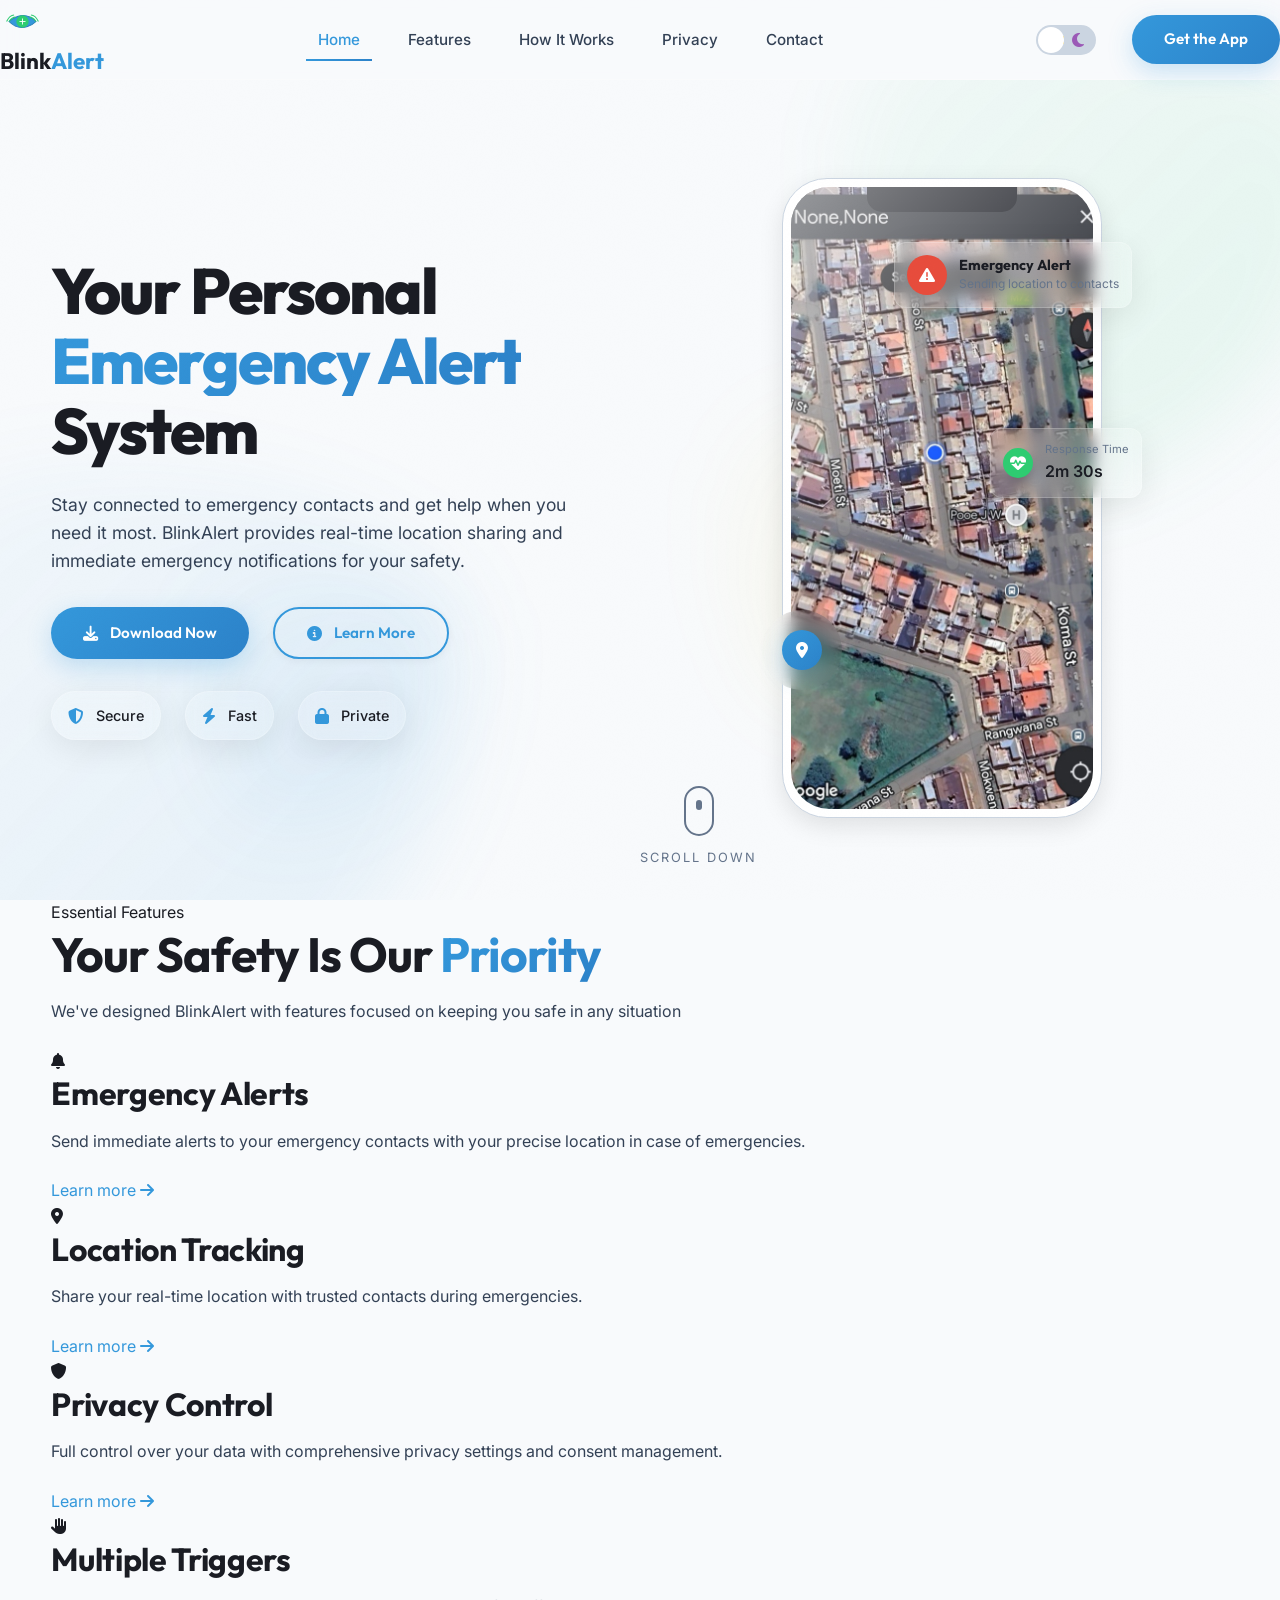
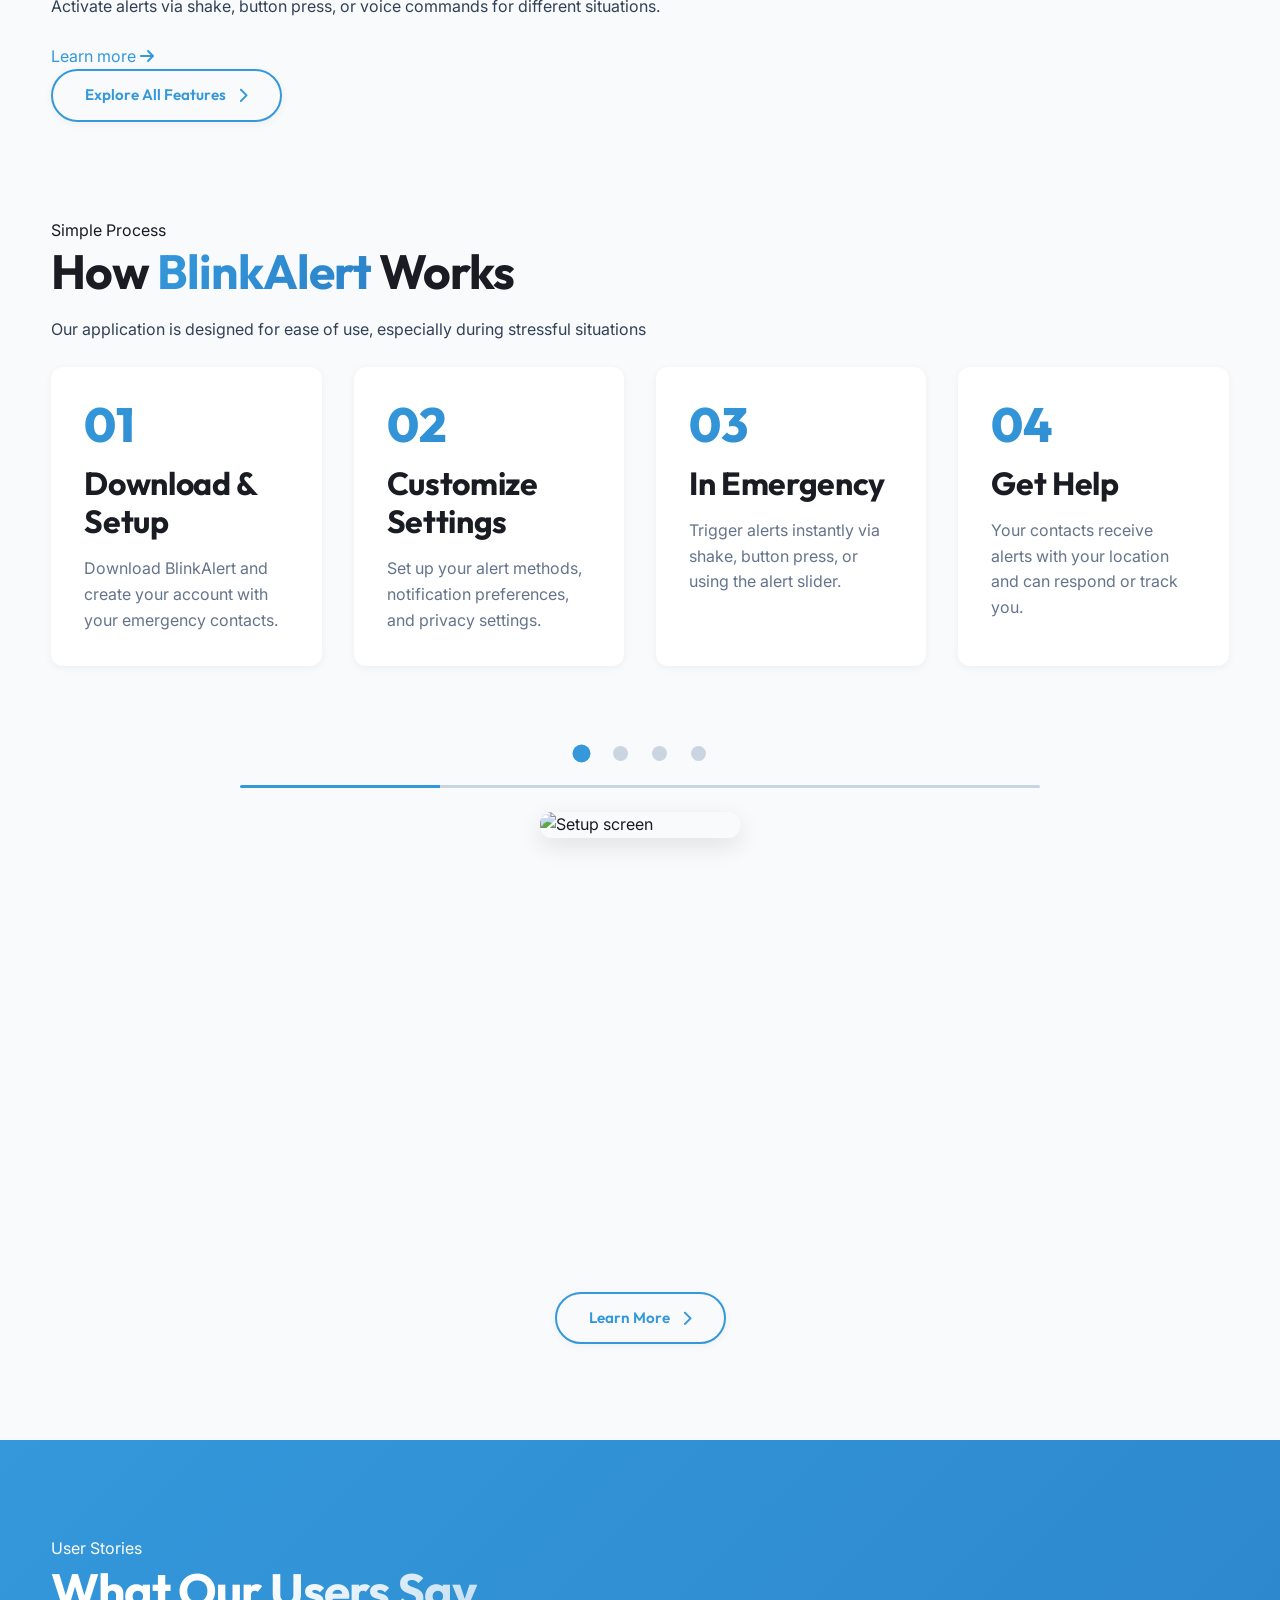
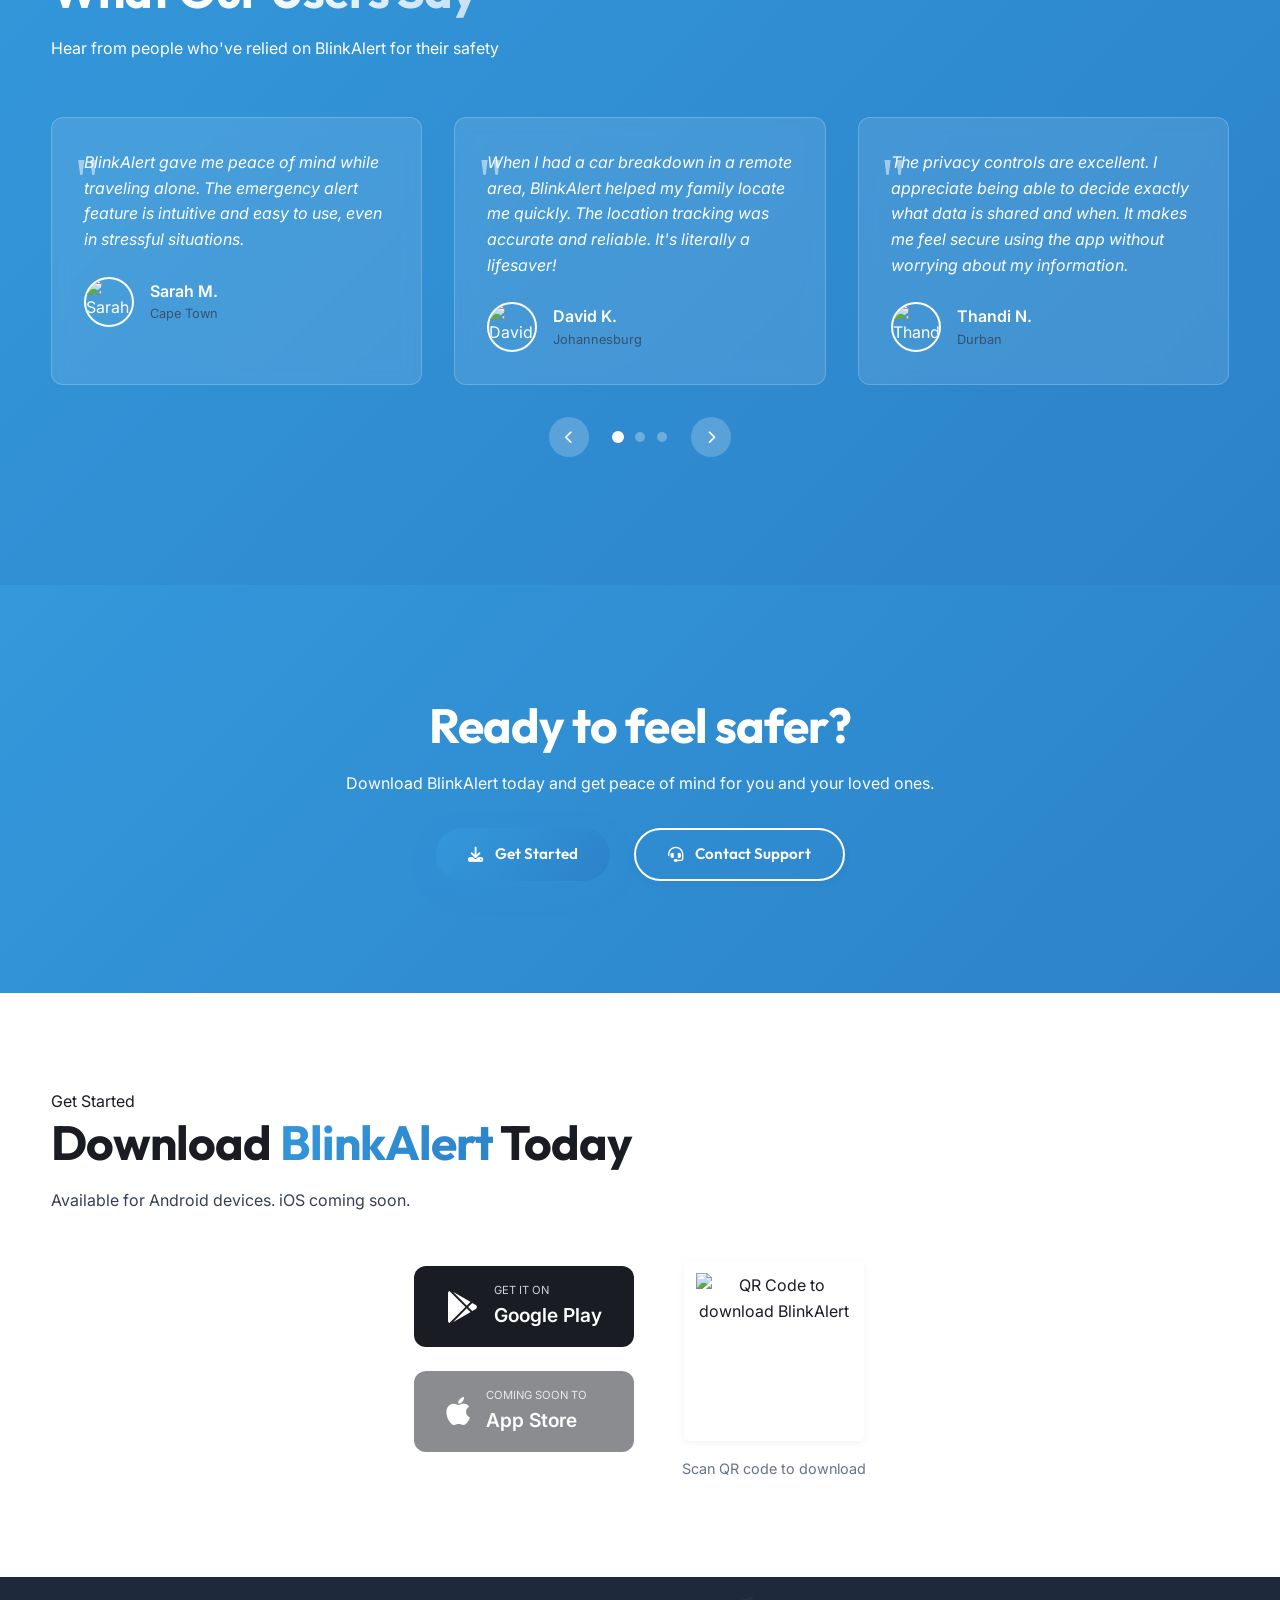
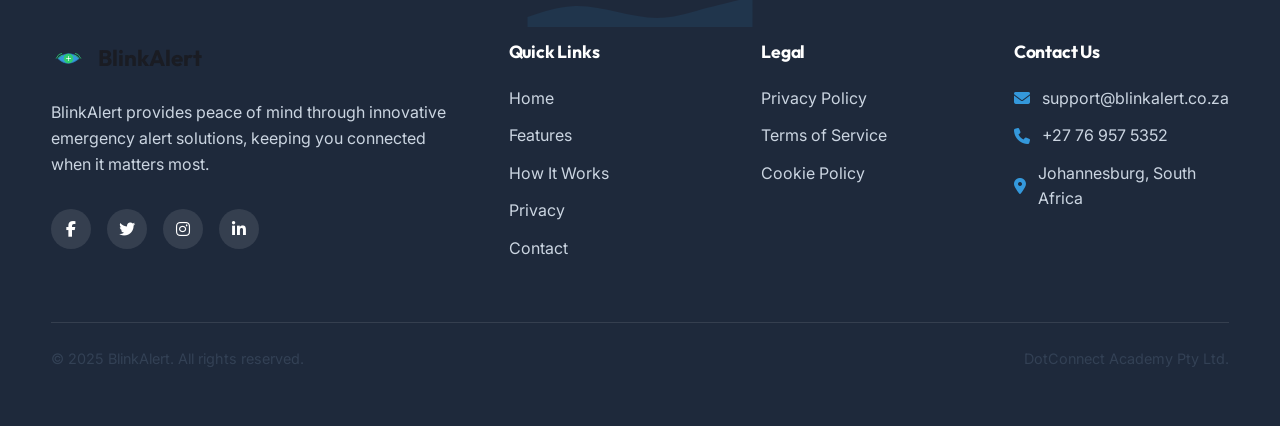
==== index.html @ a563d447 "Initial commit" ====
<!DOCTYPE html>
<html lang="en">
<head>
    <meta charset="UTF-8">
    <meta name="viewport" content="width=device-width, initial-scale=1.0">
    <title>BlinkAlert - Personal Safety & Emergency Alert System</title>
    <meta name="description" content="BlinkAlert - Your personal emergency alert system for increased safety and peace of mind.">
    <link rel="stylesheet" href="css/style.css">
    <!-- Google Fonts - Outfit and Inter -->
    <link rel="preconnect" href="https://fonts.googleapis.com">
    <link rel="preconnect" href="https://fonts.gstatic.com" crossorigin>
    <link href="https://fonts.googleapis.com/css2?family=Inter:wght@300;400;500;600&family=Outfit:wght@300;400;500;600;700;800&display=swap" rel="stylesheet">
    <!-- Font Awesome for icons -->
    <link rel="stylesheet" href="https://cdnjs.cloudflare.com/ajax/libs/font-awesome/6.4.0/css/all.min.css">
</head>
<body>
    <div class="noise-overlay"></div>
    <div class="cursor-glow"></div>
    
    <header class="main-header">
        <div class="container">
            <div class="logo">
                <a href="index.html">
                    <div class="logo-icon">
                        <svg xmlns="http://www.w3.org/2000/svg" viewBox="0 0 1024 1024" class="logo-svg">
                            <!-- Eye shape with smoother curve -->
                            <path d="M205 512 C205 512, 512 205, 819 512 C819 512, 512 819, 205 512 Z" fill="#3498db" stroke="#2980b9" stroke-width="24"/>
                            <!-- Refined iris -->
                            <circle cx="512" cy="512" r="140" fill="#2ecc71"/>
                            <!-- Refined target cross -->
                            <path d="M512 452 L512 572 M452 512 L572 512" stroke="white" stroke-width="20" stroke-linecap="round"/>
                            <!-- Center dot -->
                            <circle cx="512" cy="512" r="15" fill="white"/>
                            <!-- Symmetrical signal waves -->
                            <path d="M150 512 Q220 362 320 362" fill="none" stroke="#2ecc71" stroke-width="24"/>
                            <path d="M874 512 Q804 362 704 362" fill="none" stroke="#2ecc71" stroke-width="24"/>
                            <path d="M205 512 Q275 412 355 412" fill="none" stroke="#2ecc71" stroke-width="24"/>
                            <path d="M819 512 Q749 412 669 412" fill="none" stroke="#2ecc71" stroke-width="24"/>
                        </svg>
                    </div>
                    <span class="logo-text">Blink<span class="accent">Alert</span></span>
                </a>
            </div>
            <nav class="main-nav">
                <ul>
                    <li><a href="index.html" class="active nav-link">Home</a></li>
                    <li><a href="features.html" class="nav-link">Features</a></li>
                    <li><a href="how-it-works.html" class="nav-link">How It Works</a></li>
                    <li><a href="privacy.html" class="nav-link">Privacy</a></li>
                    <li><a href="contact.html" class="nav-link">Contact</a></li>
                </ul>
            </nav>
            <div class="header-actions">
                <div class="mode-toggle">
                    <input type="checkbox" id="theme-toggle" class="theme-toggle">
                    <label for="theme-toggle" class="toggle-label">
                        <i class="fas fa-sun"></i>
                        <i class="fas fa-moon"></i>
                        <span class="toggle-ball"></span>
                    </label>
                </div>
                <div class="mobile-menu-btn">
                    <span></span>
                    <span></span>
                    <span></span>
                </div>
                <div class="cta-button">
                    <a href="#download" class="btn primary-btn">Get the App</a>
                </div>
            </div>
        </div>
    </header>

    <div class="mobile-menu">
        <div class="close-menu">
            <span></span>
            <span></span>
        </div>
        <div class="mobile-menu-container">
            <ul class="mobile-nav">
                <li><a href="index.html" class="active">Home</a></li>
                <li><a href="features.html">Features</a></li>
                <li><a href="how-it-works.html">How It Works</a></li>
                <li><a href="privacy.html">Privacy</a></li>
                <li><a href="contact.html">Contact</a></li>
            </ul>
            <div class="mobile-cta">
                <a href="#download" class="btn primary-btn">Download App</a>
            </div>
        </div>
    </div>

    <main>
        <section class="hero">
            <div class="hero-shapes">
                <div class="hero-shape hero-shape-1"></div>
                <div class="hero-shape hero-shape-2"></div>
                <div class="hero-shape hero-shape-3"></div>
                <div class="hero-shape hero-shape-4"></div>
            </div>
            <div class="container">
                <div class="hero-content">
                    <h1 class="hero-title">Your Personal <span class="gradient-text">Emergency Alert</span> System</h1>
                    <p class="hero-description">Stay connected to emergency contacts and get help when you need it most. BlinkAlert provides real-time location sharing and immediate emergency notifications for your safety.</p>
                    <div class="hero-buttons">
                        <a href="#download" class="btn primary-btn">
                            <span class="btn-content">
                                <i class="fas fa-download"></i> 
                                <span>Download Now</span>
                            </span>
                        </a>
                        <a href="how-it-works.html" class="btn outline-btn">
                            <span class="btn-content">
                                <i class="fas fa-info-circle"></i>
                                <span>Learn More</span>
                            </span>
                        </a>
                    </div>
                    <div class="hero-badges">
                        <div class="badge">
                            <i class="fas fa-shield-alt"></i>
                            <span>Secure</span>
                        </div>
                        <div class="badge">
                            <i class="fas fa-bolt"></i>
                            <span>Fast</span>
                        </div>
                        <div class="badge">
                            <i class="fas fa-lock"></i>
                            <span>Private</span>
                        </div>
                    </div>
                </div>
                <div class="hero-visual">
                    <div class="phone-mockup">
                        <div class="phone-frame">
                            <img src="images/screenshots/home-screen.jpg" alt="BlinkAlert app home screen" />
                            <div class="phone-notch"></div>
                            <div class="phone-reflection"></div>
                        </div>
                        <div class="floating-elements">
                            <div class="float-element alert-notification">
                                <div class="notification-icon">
                                    <i class="fas fa-exclamation-triangle"></i>
                                </div>
                                <div class="notification-content">
                                    <h4>Emergency Alert</h4>
                                    <p>Sending location to contacts</p>
                                </div>
                            </div>
                            <div class="float-element location-pulse">
                                <div class="pulse-rings">
                                    <div class="pulse-ring"></div>
                                    <div class="pulse-ring"></div>
                                    <div class="pulse-ring"></div>
                                </div>
                                <div class="pulse-dot">
                                    <i class="fas fa-map-marker-alt"></i>
                                </div>
                            </div>
                            <div class="float-element stat-card">
                                <div class="stat-icon">
                                    <i class="fas fa-heart-pulse"></i>
                                </div>
                                <div class="stat-info">
                                    <span class="stat-label">Response Time</span>
                                    <span class="stat-value">2m 30s</span>
                                </div>
                            </div>
                        </div>
                    </div>
                </div>
                </div>
            </div>
            <div class="scroll-indicator">
                <div class="mouse">
                    <div class="mouse-wheel"></div>
                </div>
                <span>Scroll Down</span>
            </div>
        </section>

        <section class="features-overview" id="features">
            <div class="container">
                <div class="section-header" data-aos="fade-up">
                    <span class="section-tagline">Essential Features</span>
                    <h2 class="section-title">Your Safety Is Our <span class="gradient-text">Priority</span></h2>
                    <p class="section-subtitle">We've designed BlinkAlert with features focused on keeping you safe in any situation</p>
                </div>
                <div class="features-grid">
                    <div class="feature-card" data-aos="fade-up" data-aos-delay="100">
                        <div class="feature-icon">
                            <i class="fas fa-bell"></i>
                        </div>
                        <h3>Emergency Alerts</h3>
                        <p>Send immediate alerts to your emergency contacts with your precise location in case of emergencies.</p>
                        <a href="features.html" class="feature-link">Learn more <i class="fas fa-arrow-right"></i></a>
                    </div>
                    <div class="feature-card" data-aos="fade-up" data-aos-delay="200">
                        <div class="feature-icon">
                            <i class="fas fa-location-dot"></i>
                        </div>
                        <h3>Location Tracking</h3>
                        <p>Share your real-time location with trusted contacts during emergencies.</p>
                        <a href="features.html" class="feature-link">Learn more <i class="fas fa-arrow-right"></i></a>
                    </div>
                    <div class="feature-card" data-aos="fade-up" data-aos-delay="300">
                        <div class="feature-icon">
                            <i class="fas fa-shield"></i>
                        </div>
                        <h3>Privacy Control</h3>
                        <p>Full control over your data with comprehensive privacy settings and consent management.</p>
                        <a href="features.html" class="feature-link">Learn more <i class="fas fa-arrow-right"></i></a>
                    </div>
                    <div class="feature-card" data-aos="fade-up" data-aos-delay="400">
                        <div class="feature-icon">
                            <i class="fas fa-hand"></i>
                        </div>
                        <h3>Multiple Triggers</h3>
                        <p>Activate alerts via shake, button press, or voice commands for different situations.</p>
                        <a href="features.html" class="feature-link">Learn more <i class="fas fa-arrow-right"></i></a>
                    </div>
                </div>
                <div class="features-cta" data-aos="fade-up">
                    <a href="features.html" class="btn outline-btn">
                        <span class="btn-content">
                            <span>Explore All Features</span>
                            <i class="fas fa-chevron-right"></i>
                        </span>
                    </a>
                </div>
            </div>
        </section>

        <section class="how-it-works" id="how-it-works">
            <div class="container">
                <div class="section-header" data-aos="fade-up">
                    <span class="section-tagline">Simple Process</span>
                    <h2 class="section-title">How <span class="gradient-text">BlinkAlert</span> Works</h2>
                    <p class="section-subtitle">Our application is designed for ease of use, especially during stressful situations</p>
                </div>
                <div class="steps">
                    <div class="step" data-aos="fade-right" data-aos-delay="100">
                        <div class="step-number">01</div>
                        <div class="step-content">
                            <h3>Download & Setup</h3>
                            <p>Download BlinkAlert and create your account with your emergency contacts.</p>
                        </div>
                    </div>
                    <div class="step" data-aos="fade-right" data-aos-delay="200">
                        <div class="step-number">02</div>
                        <div class="step-content">
                            <h3>Customize Settings</h3>
                            <p>Set up your alert methods, notification preferences, and privacy settings.</p>
                        </div>
                    </div>
                    <div class="step" data-aos="fade-right" data-aos-delay="300">
                        <div class="step-number">03</div>
                        <div class="step-content">
                            <h3>In Emergency</h3>
                            <p>Trigger alerts instantly via shake, button press, or using the alert slider.</p>
                        </div>
                    </div>
                    <div class="step" data-aos="fade-right" data-aos-delay="400">
                        <div class="step-number">04</div>
                        <div class="step-content">
                            <h3>Get Help</h3>
                            <p>Your contacts receive alerts with your location and can respond or track you.</p>
                        </div>
                    </div>
                </div>
                <div class="works-visual" data-aos="fade-up">
                    <div class="workflow-animation">
                        <div class="workflow-dots">
                            <div class="workflow-dot active"></div>
                            <div class="workflow-dot"></div>
                            <div class="workflow-dot"></div>
                            <div class="workflow-dot"></div>
                        </div>
                        <div class="workflow-line"></div>
                        <div class="workflow-screens">
                            <div class="workflow-screen active">
                                <img src="/api/placeholder/300/600" alt="Setup screen" />
                            </div>
                            <div class="workflow-screen">
                                <img src="/api/placeholder/300/600" alt="Settings screen" />
                            </div>
                            <div class="workflow-screen">
                                <img src="/api/placeholder/300/600" alt="Emergency screen" />
                            </div>
                            <div class="workflow-screen">
                                <img src="/api/placeholder/300/600" alt="Help screen" />
                            </div>
                        </div>
                    </div>
                </div>
                <div class="works-cta" data-aos="fade-up">
                    <a href="how-it-works.html" class="btn outline-btn">
                        <span class="btn-content">
                            <span>Learn More</span>
                            <i class="fas fa-chevron-right"></i>
                        </span>
                    </a>
                </div>
            </div>
        </section>

        <section class="testimonials">
            <div class="container">
                <div class="section-header" data-aos="fade-up">
                    <span class="section-tagline">User Stories</span>
                    <h2 class="section-title">What Our <span class="gradient-text">Users Say</span></h2>
                    <p class="section-subtitle">Hear from people who've relied on BlinkAlert for their safety</p>
                </div>
                <div class="testimonial-slider" data-aos="fade-up">
                    <div class="testimonial-track">
                        <div class="testimonial-card">
                            <div class="testimonial-content">
                                <div class="testimonial-quote">"</div>
                                <p>BlinkAlert gave me peace of mind while traveling alone. The emergency alert feature is intuitive and easy to use, even in stressful situations.</p>
                            </div>
                            <div class="testimonial-author">
                                <div class="author-avatar">
                                    <img src="/api/placeholder/60/60" alt="Sarah M." />
                                </div>
                                <div class="author-info">
                                    <p class="name">Sarah M.</p>
                                    <p class="location">Cape Town</p>
                                </div>
                            </div>
                        </div>
                        <div class="testimonial-card">
                            <div class="testimonial-content">
                                <div class="testimonial-quote">"</div>
                                <p>When I had a car breakdown in a remote area, BlinkAlert helped my family locate me quickly. The location tracking was accurate and reliable. It's literally a lifesaver!</p>
                            </div>
                            <div class="testimonial-author">
                                <div class="author-avatar">
                                    <img src="/api/placeholder/60/60" alt="David K." />
                                </div>
                                <div class="author-info">
                                    <p class="name">David K.</p>
                                    <p class="location">Johannesburg</p>
                                </div>
                            </div>
                        </div>
                        <div class="testimonial-card">
                            <div class="testimonial-content">
                                <div class="testimonial-quote">"</div>
                                <p>The privacy controls are excellent. I appreciate being able to decide exactly what data is shared and when. It makes me feel secure using the app without worrying about my information.</p>
                            </div>
                            <div class="testimonial-author">
                                <div class="author-avatar">
                                    <img src="/api/placeholder/60/60" alt="Thandi N." />
                                </div>
                                <div class="author-info">
                                    <p class="name">Thandi N.</p>
                                    <p class="location">Durban</p>
                                </div>
                            </div>
                        </div>
                    </div>
                    <div class="testimonial-controls">
                        <button class="testimonial-btn prev" aria-label="Previous testimonial">
                            <i class="fas fa-chevron-left"></i>
                        </button>
                        <div class="testimonial-dots">
                            <span class="dot active"></span>
                            <span class="dot"></span>
                            <span class="dot"></span>
                        </div>
                        <button class="testimonial-btn next" aria-label="Next testimonial">
                            <i class="fas fa-chevron-right"></i>
                        </button>
                    </div>
                </div>
            </div>
        </section>

        <section class="cta-section">
            <div class="cta-bg"></div>
            <div class="container">
                <div class="cta-content" data-aos="fade-up">
                    <h2 class="section-title">Ready to feel safer?</h2>
                    <p class="section-subtitle">Download BlinkAlert today and get peace of mind for you and your loved ones.</p>
                    <div class="cta-buttons">
                        <a href="#download" class="btn primary-btn">
                            <span class="btn-content">
                                <i class="fas fa-download"></i>
                                <span>Get Started</span>
                            </span>
                        </a>
                        <a href="contact.html" class="btn outline-btn light">
                            <span class="btn-content">
                                <i class="fas fa-headset"></i>
                                <span>Contact Support</span>
                            </span>
                        </a>
                    </div>
                </div>
            </div>
        </section>

        <section class="download" id="download">
            <div class="container">
                <div class="section-header" data-aos="fade-up">
                    <span class="section-tagline">Get Started</span>
                    <h2 class="section-title">Download <span class="gradient-text">BlinkAlert</span> Today</h2>
                    <p class="section-subtitle">Available for Android devices. iOS coming soon.</p>
                </div>
                <div class="download-options">
                    <div class="download-app" data-aos="fade-right">
                        <div class="download-buttons">
                            <a href="#" class="store-button google-play">
                                <i class="fab fa-google-play"></i>
                                <div class="store-text">
                                    <span class="small-text">GET IT ON</span>
                                    <span class="big-text">Google Play</span>
                                </div>
                            </a>
                            <a href="#" class="store-button app-store disabled">
                                <i class="fab fa-apple"></i>
                                <div class="store-text">
                                    <span class="small-text">COMING SOON TO</span>
                                    <span class="big-text">App Store</span>
                                </div>
                            </a>
                        </div>
                    </div>
                    <div class="download-qr" data-aos="fade-left">
                        <div class="qr-code">
                            <img src="/api/placeholder/180/180" alt="QR Code to download BlinkAlert" />
                        </div>
                        <p>Scan QR code to download</p>
                    </div>
                </div>
            </div>
        </section>
    </main>

    <footer class="main-footer">
        <div class="footer-waves">
            <svg xmlns="http://www.w3.org/2000/svg" viewBox="0 0 1440 320">
                <path fill-opacity="0.1" d="M0,256L48,240C96,224,192,192,288,186.7C384,181,480,203,576,224C672,245,768,267,864,261.3C960,256,1056,224,1152,197.3C1248,171,1344,149,1392,138.7L1440,128L1440,320L1392,320C1344,320,1248,320,1152,320C1056,320,960,320,864,320C768,320,672,320,576,320C480,320,384,320,288,320C192,320,96,320,48,320L0,320Z"></path>
            </svg>
        </div>
        <div class="container">
            <div class="footer-top">
                <div class="footer-about">
                    <div class="footer-logo">
                        <div class="logo-icon small">
                            <svg xmlns="http://www.w3.org/2000/svg" viewBox="0 0 1024 1024" class="logo-svg">
                                <!-- Eye shape with smoother curve -->
                                <path d="M205 512 C205 512, 512 205, 819 512 C819 512, 512 819, 205 512 Z" fill="#3498db" stroke="#2980b9" stroke-width="24"/>
                                <!-- Refined iris -->
                                <circle cx="512" cy="512" r="140" fill="#2ecc71"/>
                                <!-- Refined target cross -->
                                <path d="M512 452 L512 572 M452 512 L572 512" stroke="white" stroke-width="20" stroke-linecap="round"/>
                                <!-- Center dot -->
                                <circle cx="512" cy="512" r="15" fill="white"/>
                                <!-- Symmetrical signal waves -->
                                <path d="M150 512 Q220 362 320 362" fill="none" stroke="#2ecc71" stroke-width="24"/>
                                <path d="M874 512 Q804 362 704 362" fill="none" stroke="#2ecc71" stroke-width="24"/>
                                <path d="M205 512 Q275 412 355 412" fill="none" stroke="#2ecc71" stroke-width="24"/>
                                <path d="M819 512 Q749 412 669 412" fill="none" stroke="#2ecc71" stroke-width="24"/>
                            </svg>
                        </div>
                        <span class="logo-text">Blink<span class="accent">Alert</span></span>
                    </div>
                    <p>BlinkAlert provides peace of mind through innovative emergency alert solutions, keeping you connected when it matters most.</p>
                    <div class="social-links">
                        <a href="#" aria-label="Facebook"><i class="fab fa-facebook-f"></i></a>
                        <a href="#" aria-label="Twitter"><i class="fab fa-twitter"></i></a>
                        <a href="#" aria-label="Instagram"><i class="fab fa-instagram"></i></a>
                        <a href="#" aria-label="LinkedIn"><i class="fab fa-linkedin-in"></i></a>
                    </div>
                </div>
                <div class="footer-links">
                    <h3>Quick Links</h3>
                    <ul>
                        <li><a href="index.html">Home</a></li>
                        <li><a href="features.html">Features</a></li>
                        <li><a href="how-it-works.html">How It Works</a></li>
                        <li><a href="privacy.html">Privacy</a></li>
                        <li><a href="contact.html">Contact</a></li>
                    </ul>
                </div>
                <div class="footer-links">
                    <h3>Legal</h3>
                    <ul>
                        <li><a href="privacy.html">Privacy Policy</a></li>
                        <li><a href="terms.html">Terms of Service</a></li>
                        <li><a href="cookie-policy.html">Cookie Policy</a></li>
                    </ul>
                </div>
                <div class="footer-contact">
                    <h3>Contact Us</h3>
                    <ul>
                        <li><i class="fas fa-envelope"></i> support@blinkalert.co.za</li>
                        <li><i class="fas fa-phone"></i> +27 76 957 5352</li>
                        <li><i class="fas fa-map-marker-alt"></i> Johannesburg, South Africa</li>
                    </ul>
                </div>
            </div>
            <div class="footer-bottom">
                <p>&copy; 2025 BlinkAlert. All rights reserved.</p>
                <p class="company">DotConnect Academy Pty Ltd.</p>
            </div>
        </div>
    </footer>

    <script src="js/main.js"></script>
</body>
</html>
---- css/style.css ----
/* ==========================================
   Ultra Modern CSS - BlinkAlert Website
   ========================================== */

   :root {
    /* Main Color Palette */
    --primary: #3498db;
    --primary-dark: #2980b9;
    --primary-light: #7fc1f1;
    --primary-gradient: linear-gradient(135deg, #3498db, #2c82c9);
    
    --secondary: #2ecc71;
    --secondary-dark: #27ae60;
    --secondary-light: #7de9a4;
    --secondary-gradient: linear-gradient(135deg, #2ecc71, #27ae60);
    
    --accent: #f1c40f;
    --accent-dark: #f39c12;
    --accent-gradient: linear-gradient(135deg, #f1c40f, #f39c12);
    
    --danger: #e74c3c;
    --danger-dark: #c0392b;
    --danger-gradient: linear-gradient(135deg, #e74c3c, #c0392b);
    
    --dark: #1a1c23;
    --dark-blue: #1e293b;
    --gray-dark: #334155;
    --gray: #64748b;
    --gray-light: #cbd5e1;
    --light: #f8fafc;
    --white: #ffffff;
    
    /* Typography */
    --font-heading: 'Outfit', sans-serif;
    --font-body: 'Inter', sans-serif;
    
    /* Spacing */
    --space-3xs: 0.25rem;   /* 4px */
    --space-2xs: 0.5rem;    /* 8px */
    --space-xs: 0.75rem;    /* 12px */
    --space-sm: 1rem;       /* 16px */
    --space-md: 1.5rem;     /* 24px */
    --space-lg: 2rem;       /* 32px */
    --space-xl: 3rem;       /* 48px */
    --space-2xl: 4rem;      /* 64px */
    --space-3xl: 6rem;      /* 96px */
    
    /* Border radius */
    --radius-sm: 0.375rem;  /* 6px */
    --radius-md: 0.75rem;   /* 12px */
    --radius-lg: 1.5rem;    /* 24px */
    --radius-full: 9999px;
    
    /* Box shadows */
    --shadow-sm: 0 2px 8px rgba(0, 0, 0, 0.05);
    --shadow-md: 0 4px 12px rgba(0, 0, 0, 0.08);
    --shadow-lg: 0 8px 24px rgba(0, 0, 0, 0.1);
    --shadow-primary: 0 8px 24px rgba(52, 152, 219, 0.25);
    --shadow-secondary: 0 8px 24px rgba(46, 204, 113, 0.25);
    
    /* Animations */
    --transition-fast: 0.2s cubic-bezier(0.4, 0, 0.2, 1);
    --transition-normal: 0.3s cubic-bezier(0.4, 0, 0.2, 1);
    --transition-slow: 0.5s cubic-bezier(0.4, 0, 0.2, 1);
    
    /* Z-index layers */
    --z-base: 1;
    --z-above: 10;
    --z-dropdown: 50;
    --z-modal: 100;
    --z-overlay: 1000;
    
    /* Glassmorphism */
    --glass-bg: rgba(255, 255, 255, 0.1);
    --glass-border: rgba(255, 255, 255, 0.2);
    --glass-shine: rgba(255, 255, 255, 0.5);
    --glass-shadow: 0 8px 32px 0 rgba(0, 0, 0, 0.08);
    --glass-blur: 8px;
}

/* Dark Theme Variables */
.dark-theme {
    --primary: #60a5fa;
    --primary-dark: #3b82f6;
    --primary-light: #93c5fd;
    --primary-gradient: linear-gradient(135deg, #60a5fa, #3b82f6);
    
    --secondary: #4ade80;
    --secondary-dark: #22c55e;
    --secondary-light: #86efac;
    --secondary-gradient: linear-gradient(135deg, #4ade80, #22c55e);
    
    --dark: #f8fafc;
    --dark-blue: #e2e8f0;
    --gray-dark: #cbd5e1;
    --gray: #94a3b8;
    --gray-light: #475569;
    --light: #1e293b;
    --white: #0f172a;
    
    --glass-bg: rgba(15, 23, 42, 0.3);
    --glass-border: rgba(255, 255, 255, 0.1);
    --glass-shadow: 0 8px 32px 0 rgba(0, 0, 0, 0.2);
}

/* Base Reset */
*, *::before, *::after {
    margin: 0;
    padding: 0;
    box-sizing: border-box;
}

html {
    font-size: 16px;
    scroll-behavior: smooth;
    scroll-padding-top: 80px; /* For fixed header */
}

body {
    font-family: var(--font-body);
    font-weight: 400;
    line-height: 1.6;
    color: var(--dark);
    background-color: var(--light);
    transition: background-color var(--transition-normal), color var(--transition-normal);
    overflow-x: hidden;
    position: relative;
}

img {
    max-width: 100%;
    height: auto;
    display: block;
}

a {
    text-decoration: none;
    color: var(--primary);
    transition: color var(--transition-normal);
}

a:hover {
    color: var(--primary-dark);
}

ul {
    list-style: none;
}

.container {
    width: 92%;
    max-width: 1280px;
    margin: 0 auto;
    position: relative;
    z-index: var(--z-base);
}

/* Typography */
h1, h2, h3, h4, h5, h6 {
    font-family: var(--font-heading);
    font-weight: 700;
    line-height: 1.2;
    margin-bottom: var(--space-sm);
    color: var(--dark);
    transition: color var(--transition-normal);
}

h1 {
    font-size: clamp(2.5rem, 5vw, 4rem);
    letter-spacing: -0.03em;
}

h2 {
    font-size: clamp(2rem, 4vw, 3rem);
    letter-spacing: -0.02em;
}

h3 {
    font-size: clamp(1.3rem, 3vw, 2rem);
    letter-spacing: -0.01em;
}

p {
    margin-bottom: var(--space-md);
    color: var(--gray-dark);
    transition: color var(--transition-normal);
}

.gradient-text {
    background: var(--primary-gradient);
    -webkit-background-clip: text;
    background-clip: text;
    color: transparent;
    display: inline-block;
    position: relative;
}

/* Noise Overlay */
.noise-overlay {
    position: fixed;
    top: 0;
    left: 0;
    width: 100%;
    height: 100%;
    background-image: url('[data-uri]');
    pointer-events: none;
    z-index: var(--z-overlay);
    opacity: 0.2;
}

/* Cursor Glow Effect */
.cursor-glow {
    position: fixed;
    width: 20px;
    height: 20px;
    border-radius: 50%;
    background: var(--primary-gradient);
    filter: blur(80px);
    opacity: 0.3;
    pointer-events: none;
    z-index: var(--z-overlay);
    mix-blend-mode: screen;
    display: none;
}

/* Header */
.main-header {
    height: 80px;
    display: flex;
    align-items: center;
    position: sticky;
    top: 0;
    z-index: var(--z-overlay);
    backdrop-filter: blur(var(--glass-blur));
    -webkit-backdrop-filter: blur(var(--glass-blur));
    background-color: rgba(248, 250, 252, 0.85);
    border-bottom: 1px solid var(--glass-border);
    transition: background-color var(--transition-normal), border-color var(--transition-normal);
}

.dark-theme .main-header {
    background-color: rgba(15, 23, 42, 0.85);
}

.main-header .container {
    display: flex;
    justify-content: space-between;
    align-items: center;
    width: 100%;
}

.logo {
    display: flex;
    align-items: center;
    gap: var(--space-xs);
}

.logo-icon {
    width: 45px;
    height: 45px;
}

.logo-icon.small {
    width: 35px;
    height: 35px;
}

.logo-svg {
    width: 100%;
    height: 100%;
}

.logo-text {
    font-family: var(--font-heading);
    font-size: 1.4rem;
    font-weight: 700;
    color: var(--dark);
    transition: color var(--transition-normal);
}

.logo .accent {
    color: var(--primary);
}

.main-nav ul {
    display: flex;
    gap: var(--space-md);
}

.nav-link {
    color: var(--gray-dark);
    font-weight: 500;
    position: relative;
    padding: var(--space-xs) var(--space-xs);
    font-size: 0.95rem;
    transition: color var(--transition-normal);
}

.nav-link::after {
    content: '';
    position: absolute;
    bottom: 0;
    left: 0;
    width: 0;
    height: 2px;
    background: var(--primary-gradient);
    transition: width var(--transition-normal);
}

.nav-link:hover, .nav-link.active {
    color: var(--primary);
}

.nav-link:hover::after, .nav-link.active::after {
    width: 100%;
}

.header-actions {
    display: flex;
    align-items: center;
    gap: var(--space-md);
}

/* Dark Mode Toggle */
.mode-toggle {
    position: relative;
    margin-right: var(--space-xs);
}

.theme-toggle {
    opacity: 0;
    position: absolute;
}

.toggle-label {
    display: flex;
    align-items: center;
    justify-content: space-between;
    width: 60px;
    height: 30px;
    background-color: var(--gray-light);
    border-radius: var(--radius-full);
    padding: 0 var(--space-xs);
    position: relative;
    cursor: pointer;
    transition: background-color var(--transition-normal);
}

.toggle-label .fa-sun {
    color: var(--accent);
}

.toggle-label .fa-moon {
    color: #9b59b6;
}

.toggle-ball {
    position: absolute;
    top: 2px;
    left: 2px;
    width: 26px;
    height: 26px;
    background-color: var(--white);
    border-radius: 50%;
    transition: transform var(--transition-normal);
}

.theme-toggle:checked + .toggle-label {
    background-color: var(--primary);
}

.theme-toggle:checked + .toggle-label .toggle-ball {
    transform: translateX(30px);
}

/* Mobile Menu Button */
.mobile-menu-btn {
    display: none;
    flex-direction: column;
    justify-content: space-between;
    width: 30px;
    height: 20px;
    cursor: pointer;
    z-index: var(--z-modal);
}

.mobile-menu-btn span {
    display: block;
    width: 100%;
    height: 2px;
    background-color: var(--dark);
    transition: transform var(--transition-normal), opacity var(--transition-normal), background-color var(--transition-normal);
}

/* Mobile Menu */
.mobile-menu {
    position: fixed;
    top: 0;
    right: -100%;
    width: 100%;
    height: 100%;
    background-color: var(--light);
    z-index: var(--z-modal);
    transition: right var(--transition-normal);
    display: flex;
    flex-direction: column;
    justify-content: center;
    align-items: center;
}

.mobile-menu.active {
    right: 0;
}

.close-menu {
    position: absolute;
    top: 20px;
    right: 20px;
    width: 30px;
    height: 30px;
    cursor: pointer;
    z-index: var(--z-dropdown);
}

.close-menu span {
    display: block;
    width: 100%;
    height: 2px;
    background-color: var(--dark);
    position: absolute;
    top: 50%;
    transform-origin: center;
}

.close-menu span:first-child {
    transform: translateY(-50%) rotate(45deg);
}

.close-menu span:last-child {
    transform: translateY(-50%) rotate(-45deg);
}

.mobile-menu-container {
    width: 90%;
    margin: 0 auto;
    text-align: center;
}

.mobile-nav {
    margin-bottom: var(--space-xl);
}

.mobile-nav li {
    margin-bottom: var(--space-lg);
}

.mobile-nav a {
    font-size: 1.5rem;
    font-weight: 600;
    color: var(--dark);
    transition: color var(--transition-normal);
}

.mobile-nav a:hover, .mobile-nav a.active {
    color: var(--primary);
}

.mobile-cta {
    margin-top: var(--space-lg);
}

/* Buttons */
.btn {
    display: inline-flex;
    align-items: center;
    justify-content: center;
    padding: var(--space-xs) var(--space-lg);
    border-radius: var(--radius-full);
    font-family: var(--font-heading);
    font-weight: 600;
    font-size: 0.95rem;
    transition: all var(--transition-normal);
    border: none;
    position: relative;
    overflow: hidden;
    cursor: pointer;
    box-shadow: var(--shadow-sm);
}

.btn-content {
    display: flex;
    align-items: center;
    gap: var(--space-xs);
    position: relative;
    z-index: 2;
}

.primary-btn {
    background: var(--primary-gradient);
    color: var(--white);
    box-shadow: var(--shadow-primary);
}

.primary-btn::before {
    content: '';
    position: absolute;
    top: 0;
    left: 0;
    width: 100%;
    height: 100%;
    background: var(--secondary-gradient);
    z-index: 1;
    opacity: 0;
    transition: opacity var(--transition-normal);
}

.primary-btn:hover {
    transform: translateY(-3px);
    box-shadow: var(--shadow-primary);
    color: var(--white);
}

.primary-btn:hover::before {
    opacity: 1;
}

.outline-btn {
    background-color: transparent;
    color: var(--primary);
    border: 2px solid var(--primary);
}

.outline-btn:hover {
    background-color: var(--primary);
    color: var(--white);
    transform: translateY(-3px);
}

.outline-btn.light {
    color: var(--white);
    border-color: var(--white);
}

.outline-btn.light:hover {
    background-color: var(--white);
    color: var(--primary);
}

/* Hero Section */
.hero {
    padding: var(--space-2xl) 0 var(--space-xl);
    position: relative;
    overflow: hidden;
    min-height: calc(100vh - 80px);
    display: flex;
    align-items: center;
}

.hero-shapes {
    position: absolute;
    top: 0;
    left: 0;
    width: 100%;
    height: 100%;
    overflow: hidden;
    z-index: 0;
}

.hero-shape {
    position: absolute;
    border-radius: 30% 70% 70% 30% / 30% 30% 70% 70%;
    filter: blur(40px);
}

.hero-shape-1 {
    top: -10%;
    right: -5%;
    width: 500px;
    height: 500px;
    background: linear-gradient(315deg, rgba(46, 204, 113, 0.1), rgba(46, 204, 113, 0.03));
    animation: float-slow 10s infinite alternate;
}

.hero-shape-2 {
    bottom: -20%;
    left: -10%;
    width: 600px;
    height: 600px;
    background: linear-gradient(315deg, rgba(52, 152, 219, 0.1), rgba(52, 152, 219, 0.03));
    animation: float-slow 12s infinite alternate-reverse;
}

.hero-shape-3 {
    top: 40%;
    right: 20%;
    width: 300px;
    height: 300px;
    background: linear-gradient(315deg, rgba(241, 196, 15, 0.08), rgba(241, 196, 15, 0.02));
    animation: float-slow 8s infinite alternate;
}

.hero-shape-4 {
    top: 60%;
    left: 15%;
    width: 250px;
    height: 250px;
    background: linear-gradient(315deg, rgba(52, 152, 219, 0.08), rgba(52, 152, 219, 0.02));
    animation: float-slow 14s infinite alternate-reverse;
}

.hero .container {
    display: grid;
    grid-template-columns: 1fr 1fr;
    gap: var(--space-lg);
    align-items: center;
    position: relative;
    z-index: 1;
}

.hero-content {
    position: relative;
    z-index: 2;
}

.hero-title {
    margin-bottom: var(--space-md);
    line-height: 1.1;
    font-weight: 800;
}

.hero-description {
    font-size: 1.1rem;
    margin-bottom: var(--space-lg);
    max-width: 90%;
    color: var(--gray-dark);
}

.hero-buttons {
    display: flex;
    gap: var(--space-md);
    margin-bottom: var(--space-lg);
}

.hero-badges {
    display: flex;
    gap: var(--space-md);
    margin-top: var(--space-lg);
}

.badge {
    display: flex;
    align-items: center;
    gap: var(--space-xs);
    padding: var(--space-xs) var(--space-sm);
    border-radius: var(--radius-full);
    background-color: var(--glass-bg);
    backdrop-filter: blur(var(--glass-blur));
    -webkit-backdrop-filter: blur(var(--glass-blur));
    border: 1px solid var(--glass-border);
    box-shadow: var(--glass-shadow);
}

.badge i {
    color: var(--primary);
}

.badge span {
    font-weight: 500;
    font-size: 0.9rem;
    color: var(--dark);
}

.hero-visual {
    position: relative;
    z-index: 2;
}

/* Updated Phone Mockup Styles */
.phone-mockup {
    position: relative;
    max-width: 320px;
    margin: 0 auto;
}

.phone-frame {
    position: relative;
    border-radius: 45px;
    box-shadow: var(--shadow-lg);
    background-color: var(--white);
    padding: 8px;
    border: 1px solid var(--gray-light);
    /* Ensure a fixed aspect ratio */
    aspect-ratio: 1/2;
    overflow: hidden;
}

.phone-frame img {
    width: calc(100% - 0px);
    height: calc(100% - 0px);
    object-fit: cover;
    border-radius: 38px;
    z-index: 1;
    position: relative;
}

.phone-notch {
    position: absolute;
    top: 8px;
    left: 50%;
    transform: translateX(-50%);
    width: 150px;
    height: 25px;
    background-color: var(--dark);
    border-radius: 0 0 15px 15px;
    z-index: 2;
}

.phone-reflection {
    position: absolute;
    top: 8px;
    left: 8px;
    width: calc(100% - 16px);
    height: calc(100% - 16px);
    background: linear-gradient(
        135deg,
        rgba(255, 255, 255, 0.5) 0%,
        rgba(255, 255, 255, 0) 50%
    );
    z-index: 3;
    border-radius: 38px;
    pointer-events: none;
}

/* Updated Floating Elements Positioning */
.floating-elements {
    position: absolute;
    top: 0;
    left: 0;
    width: 100%;
    height: 100%;
    z-index: 10;
    pointer-events: none; /* Ensure clicks go through to elements beneath */
}

.float-element {
    position: absolute;
    border-radius: var(--radius-md);
    background-color: var(--glass-bg);
    backdrop-filter: blur(var(--glass-blur));
    -webkit-backdrop-filter: blur(var(--glass-blur));
    border: 1px solid var(--glass-border);
    box-shadow: var(--glass-shadow);
}

.alert-notification {
    top: 10%;
    right: -30px;
    padding: var(--space-xs);
    display: flex;
    align-items: center;
    gap: var(--space-xs);
    min-width: 200px;
    animation: float 4s ease-in-out infinite;
}

.notification-icon {
    width: 40px;
    height: 40px;
    background-color: var(--danger);
    border-radius: 50%;
    display: flex;
    justify-content: center;
    align-items: center;
    color: var(--white);
}

.notification-content {
    flex: 1;
}

.notification-content h4 {
    margin-bottom: 0;
    font-size: 0.9rem;
    color: var(--dark);
}

.notification-content p {
    margin-bottom: 0;
    font-size: 0.75rem;
    color: var(--gray);
}

.location-pulse {
    bottom: 20%;
    left: -20px;
    width: 80px;
    height: 80px;
    border-radius: 50%;
    background-color: transparent;
    border: none;
    box-shadow: none;
    animation: float 5s ease-in-out infinite alternate;
}

.pulse-rings {
    position: absolute;
    top: 0;
    left: 0;
    width: 100%;
    height: 100%;
}

.pulse-ring {
    position: absolute;
    top: 50%;
    left: 50%;
    transform: translate(-50%, -50%);
    border-radius: 50%;
    background-color: var(--primary-light);
    opacity: 0;
    animation: pulse 2s infinite;
}

.pulse-ring:nth-child(1) {
    width: 100%;
    height: 100%;
    animation-delay: 0s;
}

.pulse-ring:nth-child(2) {
    width: 80%;
    height: 80%;
    animation-delay: 0.5s;
}

.pulse-ring:nth-child(3) {
    width: 60%;
    height: 60%;
    animation-delay: 1s;
}

.pulse-dot {
    position: absolute;
    top: 50%;
    left: 50%;
    transform: translate(-50%, -50%);
    width: 40px;
    height: 40px;
    background: var(--primary-gradient);
    border-radius: 50%;
    display: flex;
    justify-content: center;
    align-items: center;
    color: var(--white);
    box-shadow: var(--shadow-primary);
    z-index: 2;
}

.stat-card {
    bottom: 50%;
    right: -40px;
    padding: var(--space-xs);
    display: flex;
    align-items: center;
    gap: var(--space-xs);
    animation: float 6s ease-in-out infinite alternate-reverse;
}

.stat-icon {
    width: 30px;
    height: 30px;
    background-color: var(--secondary);
    border-radius: 50%;
    display: flex;
    justify-content: center;
    align-items: center;
    color: var(--white);
}

.stat-info {
    display: flex;
    flex-direction: column;
}

.stat-label {
    font-size: 0.7rem;
    color: var(--gray);
}

.stat-value {
    font-weight: 600;
    color: var(--dark);
}

.scroll-indicator {
    position: absolute;
    bottom: var(--space-lg);
    left: 50%;
    transform: translateX(-50%);
    display: flex;
    flex-direction: column;
    align-items: center;
    gap: var(--space-xs);
    opacity: 0.8;
    animation: fade-in-up 1s var(--transition-normal) forwards;
    animation-delay: 1s;
    opacity: 0;
}

.mouse {
    width: 30px;
    height: 50px;
    border: 2px solid var(--gray);
    border-radius: var(--radius-full);
    display: flex;
    justify-content: center;
    padding-top: var(--space-xs);
}

.mouse-wheel {
    width: 6px;
    height: 10px;
    background-color: var(--gray);
    border-radius: var(--radius-full);
    animation: mouse-wheel 1.5s infinite;
}

.scroll-indicator span {
    font-size: 0.8rem;
    color: var(--gray);
    text-transform: uppercase;
    letter-spacing: 2px;
}

/* Features Section */
/* ==========================================
   Modern Features Page Styles for BlinkAlert
   ========================================== */

/* Page Header Styles */
.page-header {
    background: var(--primary-gradient);
    color: white;
    padding: var(--space-2xl) 0;
    text-align: center;
    position: relative;
    overflow: hidden;
    margin-bottom: var(--space-xl);
    border-radius: 0 0 var(--radius-lg) var(--radius-lg);
    box-shadow: var(--shadow-lg);
}

.page-header::before {
    content: '';
    position: absolute;
    top: 0;
    left: 0;
    width: 100%;
    height: 100%;
    background-image: url("data:image/svg+xml,%3Csvg width='100' height='100' viewBox='0 0 100 100' xmlns='http://www.w3.org/2000/svg'%3E%3Cpath d='M11 18c3.866 0 7-3.134 7-7s-3.134-7-7-7-7 3.134-7 7 3.134 7 7 7zm48 25c3.866 0 7-3.134 7-7s-3.134-7-7-7-7 3.134-7 7 3.134 7 7 7zm-43-7c1.657 0 3-1.343 3-3s-1.343-3-3-3-3 1.343-3 3 1.343 3 3 3zm63 31c1.657 0 3-1.343 3-3s-1.343-3-3-3-3 1.343-3 3 1.343 3 3 3zM34 90c1.657 0 3-1.343 3-3s-1.343-3-3-3-3 1.343-3 3 1.343 3 3 3zm56-76c1.657 0 3-1.343 3-3s-1.343-3-3-3-3 1.343-3 3 1.343 3 3 3zM12 86c2.21 0 4-1.79 4-4s-1.79-4-4-4-4 1.79-4 4 1.79 4 4 4zm28-65c2.21 0 4-1.79 4-4s-1.79-4-4-4-4 1.79-4 4 1.79 4 4 4zm23-11c2.76 0 5-2.24 5-5s-2.24-5-5-5-5 2.24-5 5 2.24 5 5 5zm-6 60c2.21 0 4-1.79 4-4s-1.79-4-4-4-4 1.79-4 4 1.79 4 4 4zm29 22c2.76 0 5-2.24 5-5s-2.24-5-5-5-5 2.24-5 5 2.24 5 5 5zM32 63c2.76 0 5-2.24 5-5s-2.24-5-5-5-5 2.24-5 5 2.24 5 5 5zm57-13c2.76 0 5-2.24 5-5s-2.24-5-5-5-5 2.24-5 5 2.24 5 5 5zm-9-21c1.105 0 2-.895 2-2s-.895-2-2-2-2 .895-2 2 .895 2 2 2zM60 91c1.105 0 2-.895 2-2s-.895-2-2-2-2 .895-2 2 .895 2 2 2z' fill='white' fill-opacity='0.05' fill-rule='evenodd'/%3E%3C/svg%3E");
    z-index: 0;
}

.page-title {
    font-size: clamp(2.5rem, 5vw, 3.5rem);
    margin-bottom: var(--space-md);
    position: relative;
    z-index: 1;
    font-weight: 800;
}

.page-subtitle {
    max-width: 700px;
    margin: 0 auto;
    font-size: 1.1rem;
    line-height: 1.6;
    position: relative;
    z-index: 1;
    color: rgba(255, 255, 255, 0.9);
}

/* Feature Categories Navigation */
.feature-categories {
    padding: var(--space-lg) 0 var(--space-2xl);
}

.category-nav {
    display: flex;
    justify-content: center;
    flex-wrap: wrap;
    gap: var(--space-md);
    margin-bottom: var(--space-xl);
    position: sticky;
    top: 80px;
    z-index: 10;
    background-color: var(--light);
    padding: var(--space-md) 0;
    border-radius: var(--radius-md);
    box-shadow: var(--shadow-sm);
    transition: background-color var(--transition-normal);
}

.dark-theme .category-nav {
    background-color: var(--dark-blue);
}

.category-link {
    display: flex;
    flex-direction: column;
    align-items: center;
    padding: var(--space-sm) var(--space-md);
    border-radius: var(--radius-md);
    color: var(--gray-dark);
    text-decoration: none;
    transition: all var(--transition-normal);
    position: relative;
    overflow: hidden;
}

.category-link::before {
    content: '';
    position: absolute;
    bottom: 0;
    left: 50%;
    transform: translateX(-50%);
    width: 0;
    height: 3px;
    background: var(--primary-gradient);
    transition: width var(--transition-normal);
    border-radius: var(--radius-full);
}

.category-link i {
    font-size: 1.5rem;
    margin-bottom: var(--space-2xs);
    transition: transform var(--transition-normal);
}

.category-link span {
    font-weight: 500;
    font-size: 0.9rem;
}

.category-link:hover {
    color: var(--primary);
    transform: translateY(-3px);
}

.category-link:hover i {
    transform: scale(1.1);
}

.category-link.active {
    color: var(--primary);
}

.category-link.active::before {
    width: 80%;
}

/* Feature Category Sections */
.feature-category {
    margin-bottom: var(--space-2xl);
    opacity: 0;
    transform: translateY(30px);
    transition: opacity 0.6s ease-out, transform 0.6s ease-out;
}

.feature-category.visible {
    opacity: 1;
    transform: translateY(0);
}

.category-header {
    display: flex;
    align-items: center;
    gap: var(--space-md);
    margin-bottom: var(--space-lg);
}

.category-icon {
    width: 70px;
    height: 70px;
    display: flex;
    align-items: center;
    justify-content: center;
    background: var(--primary-gradient);
    border-radius: 20px;
    color: white;
    font-size: 2rem;
    box-shadow: var(--shadow-primary);
    transform: rotate(-5deg);
}

.category-header h2 {
    font-size: clamp(1.8rem, 3vw, 2.5rem);
    margin-bottom: 0;
    color: var(--dark);
    transition: color var(--transition-normal);
}

.dark-theme .category-header h2 {
    color: var(--white);
}

/* Feature Grid Layout */
.feature-grid {
    display: grid;
    grid-template-columns: repeat(auto-fit, minmax(250px, 1fr));
    gap: var(--space-lg);
    margin-bottom: var(--space-xl);
}

.feature-item {
    background-color: var(--white);
    border-radius: var(--radius-md);
    padding: var(--space-lg);
    box-shadow: var(--shadow-sm);
    transition: all var(--transition-normal);
    border: 1px solid var(--glass-border);
    height: 100%;
    display: flex;
    flex-direction: column;
}

.dark-theme .feature-item {
    background-color: var(--dark-blue);
    border-color: rgba(255, 255, 255, 0.1);
}

.feature-item:hover {
    transform: translateY(-10px);
    box-shadow: var(--shadow-md);
}

.feature-item-icon {
    width: 60px;
    height: 60px;
    background: var(--primary-gradient);
    display: flex;
    align-items: center;
    justify-content: center;
    border-radius: 15px;
    margin-bottom: var(--space-md);
    color: white;
    font-size: 1.4rem;
    box-shadow: var(--shadow-primary);
    transition: transform var(--transition-normal);
}

.feature-item:hover .feature-item-icon {
    transform: scale(1.1) rotate(5deg);
}

.feature-item-content {
    flex: 1;
}

.feature-item h3 {
    font-size: 1.3rem;
    margin-bottom: var(--space-sm);
    color: var(--dark);
    transition: color var(--transition-normal);
}

.dark-theme .feature-item h3 {
    color: var(--white);
}

.feature-item p {
    color: var(--gray-dark);
    margin-bottom: 0;
    transition: color var(--transition-normal);
}

/* Feature Showcase Styles */
.feature-showcase {
    display: grid;
    grid-template-columns: 1fr 1fr;
    gap: var(--space-xl);
    background-color: var(--white);
    border-radius: var(--radius-lg);
    overflow: hidden;
    box-shadow: var(--shadow-md);
    transition: background-color var(--transition-normal);
    border: 1px solid var(--glass-border);
}

.dark-theme .feature-showcase {
    background-color: var(--dark-blue);
    border-color: rgba(255, 255, 255, 0.1);
}

.showcase-image {
    overflow: hidden;
    position: relative;
    height: 100%;
    min-height: 300px;
}

.showcase-image img {
    width: 100%;
    height: 100%;
    object-fit: cover;
    transition: transform var(--transition-normal);
}

.feature-showcase:hover .showcase-image img {
    transform: scale(1.05);
}

.showcase-content {
    padding: var(--space-xl);
    display: flex;
    flex-direction: column;
    justify-content: center;
}

.showcase-content h3 {
    font-size: 1.8rem;
    margin-bottom: var(--space-md);
    color: var(--dark);
    transition: color var(--transition-normal);
}

.dark-theme .showcase-content h3 {
    color: var(--white);
}

.showcase-content p {
    color: var(--gray-dark);
    margin-bottom: var(--space-md);
    transition: color var(--transition-normal);
}

.feature-list {
    list-style: none;
    padding: 0;
    margin: 0;
}

.feature-list li {
    display: flex;
    align-items: center;
    gap: var(--space-sm);
    margin-bottom: var(--space-sm);
    color: var(--gray-dark);
    transition: color var(--transition-normal);
}

.feature-list li:last-child {
    margin-bottom: 0;
}

.feature-list li i {
    color: var(--secondary);
    font-size: 1rem;
}

/* Feature Comparison Table */
.feature-comparison {
    padding: var(--space-2xl) 0;
    background-color: var(--light);
    transition: background-color var(--transition-normal);
}

.dark-theme .feature-comparison {
    background-color: var(--dark-blue);
}

.comparison-table {
    background-color: var(--white);
    border-radius: var(--radius-lg);
    overflow: hidden;
    box-shadow: var(--shadow-lg);
    margin-top: var(--space-xl);
    transition: background-color var(--transition-normal);
    border: 1px solid var(--glass-border);
}

.dark-theme .comparison-table {
    background-color: var(--dark-blue);
    border-color: rgba(255, 255, 255, 0.1);
}

.comparison-header {
    display: grid;
    grid-template-columns: 1.5fr 1fr 1fr;
    background-color: var(--primary-light);
    padding: var(--space-lg) 0;
    text-align: center;
    transition: background-color var(--transition-normal);
}

.dark-theme .comparison-header {
    background-color: rgba(var(--primary-rgb), 0.2);
}

.comparison-header .comparison-feature {
    border-right: 1px solid rgba(255, 255, 255, 0.1);
    padding: var(--space-md);
}

.comparison-header .comparison-plan {
    padding: var(--space-md);
    position: relative;
}

.comparison-plan h3 {
    margin-bottom: var(--space-xs);
    font-size: 1.4rem;
    color: var(--dark);
    transition: color var(--transition-normal);
}

.dark-theme .comparison-plan h3 {
    color: var(--white);
}

.plan-price {
    font-size: 2rem;
    font-weight: 700;
    margin-bottom: var(--space-xs);
    color: var(--primary);
}

.comparison-plan p {
    font-size: 0.9rem;
    margin-bottom: 0;
    color: var(--gray-dark);
    transition: color var(--transition-normal);
}

.comparison-plan.featured {
    background-color: rgba(var(--primary-rgb), 0.1);
    transform: scale(1.05);
    border-radius: var(--radius-md);
    box-shadow: var(--shadow-md);
    z-index: 1;
    transition: background-color var(--transition-normal);
}

.dark-theme .comparison-plan.featured {
    background-color: rgba(var(--primary-rgb), 0.2);
}

.plan-tag {
    position: absolute;
    top: -15px;
    left: 50%;
    transform: translateX(-50%);
    background: var(--secondary-gradient);
    color: white;
    font-size: 0.8rem;
    font-weight: 600;
    padding: var(--space-2xs) var(--space-sm);
    border-radius: var(--radius-full);
}

.comparison-row {
    display: grid;
    grid-template-columns: 1.5fr 1fr 1fr;
    text-align: center;
    border-bottom: 1px solid var(--glass-border);
    transition: border-color var(--transition-normal);
}

.dark-theme .comparison-row {
    border-color: rgba(255, 255, 255, 0.1);
}

.comparison-row:last-of-type {
    border-bottom: none;
}

.comparison-feature {
    padding: var(--space-md);
    display: flex;
    align-items: center;
    justify-content: flex-start;
    font-weight: 500;
    color: var(--dark);
    transition: color var(--transition-normal);
    text-align: left;
    padding-left: var(--space-lg);
}

.dark-theme .comparison-feature {
    color: var(--white);
}

.comparison-row .comparison-plan {
    padding: var(--space-md);
    display: flex;
    align-items: center;
    justify-content: center;
    color: var(--gray-dark);
    transition: color var(--transition-normal);
}

.comparison-row .comparison-plan.featured {
    background-color: rgba(var(--primary-rgb), 0.05);
    transition: background-color var(--transition-normal);
}

.dark-theme .comparison-row .comparison-plan.featured {
    background-color: rgba(var(--primary-rgb), 0.1);
}

.comparison-row .comparison-plan i.fa-check {
    color: var(--secondary);
    font-size: 1.2rem;
}

.comparison-row .comparison-plan i.fa-times {
    color: var(--gray);
    font-size: 1.2rem;
}

.comparison-actions {
    display: grid;
    grid-template-columns: 1.5fr 1fr 1fr;
    padding: var(--space-lg) 0;
    text-align: center;
    background-color: var(--primary-light);
    transition: background-color var(--transition-normal);
}

.dark-theme .comparison-actions {
    background-color: rgba(var(--primary-rgb), 0.1);
}

/* Smooth Scrolling and Section Highlighting */
html {
    scroll-behavior: smooth;
    scroll-padding-top: 100px;
}

/* Animations for Scrolling Sections */
@keyframes fadeInUp {
    0% {
        opacity: 0;
        transform: translateY(30px);
    }
    100% {
        opacity: 1;
        transform: translateY(0);
    }
}

/* Theme Support Variables (if not already defined) */
:root {
    --primary-rgb: 52, 152, 219; /* For rgba calculations - matches #3498db */
}

/* Responsive Design Adjustments */
@media (max-width: 992px) {
    .feature-showcase {
        grid-template-columns: 1fr;
    }
    
    .showcase-image {
        min-height: 250px;
    }
    
    .showcase-content {
        padding: var(--space-lg);
    }
    
    .category-nav {
        overflow-x: auto;
        justify-content: flex-start;
        padding: var(--space-sm) var(--space-md);
    }
    
    .category-link {
        min-width: 140px;
        white-space: nowrap;
    }
}

@media (max-width: 768px) {
    .comparison-table {
        overflow-x: auto;
    }
    
    .comparison-header,
    .comparison-row,
    .comparison-actions {
        min-width: 700px;
    }
    
    .feature-item-icon {
        width: 50px;
        height: 50px;
        font-size: 1.2rem;
    }
    
    .category-icon {
        width: 60px;
        height: 60px;
        font-size: 1.6rem;
    }
}

@media (max-width: 576px) {
    .feature-grid {
        grid-template-columns: 1fr;
    }
    
    .category-nav {
        gap: var(--space-xs);
    }
    
    .category-link {
        min-width: 100px;
        padding: var(--space-xs) var(--space-sm);
    }
    
    .page-header {
        padding: var(--space-xl) 0;
    }
}

/* JavaScript Functionality Support */
.feature-category:target {
    animation: fadeInUp 0.8s forwards;
}

/* Anchor scrolling highlight */
:target {
    scroll-margin-top: 120px;
}

/* How it Works Section */
.how-it-works {
    padding: var(--space-3xl) 0;
    background-color: var(--light);
    position: relative;
    transition: background-color var(--transition-normal);
}

.dark-theme .how-it-works {
    background-color: var(--dark-blue);
}

.steps {
    display: grid;
    grid-template-columns: repeat(auto-fit, minmax(250px, 1fr));
    gap: var(--space-lg);
    margin-bottom: var(--space-xl);
}

.step {
    position: relative;
    z-index: 1;
    background-color: var(--white);
    padding: var(--space-lg);
    border-radius: var(--radius-md);
    box-shadow: var(--shadow-sm);
    transition: transform var(--transition-normal), box-shadow var(--transition-normal), background-color var(--transition-normal);
    overflow: hidden;
    border: 1px solid var(--glass-border);
}

.dark-theme .step {
    background-color: var(--dark-blue);
    border-color: rgba(255, 255, 255, 0.1);
}

.step::before {
    content: '';
    position: absolute;
    width: 100%;
    height: 100%;
    top: 0;
    left: 0;
    background: linear-gradient(135deg, var(--primary-light) 0%, transparent 80%);
    opacity: 0;
    transition: opacity var(--transition-normal);
    z-index: -1;
}

.step:hover {
    transform: translateY(-10px);
    box-shadow: var(--shadow-primary);
}

.step:hover::before {
    opacity: 0.1;
}

.step-number {
    font-family: var(--font-heading);
    font-size: 3rem;
    font-weight: 800;
    color: var(--primary);
    margin-bottom: var(--space-sm);
    background: var(--primary-gradient);
    -webkit-background-clip: text;
    background-clip: text;
    color: transparent;
    line-height: 1;
}

.step-content h3 {
    margin-bottom: var(--space-sm);
    transition: color var(--transition-normal);
}

.step-content p {
    margin-bottom: 0;
    color: var(--gray);
    transition: color var(--transition-normal);
}

.works-visual {
    margin: var(--space-xl) auto;
    max-width: 800px;
}

.workflow-animation {
    position: relative;
    padding: var(--space-lg) 0;
}

.workflow-dots {
    display: flex;
    justify-content: center;
    gap: var(--space-md);
    margin-bottom: var(--space-md);
}

.workflow-dot {
    width: 15px;
    height: 15px;
    border-radius: 50%;
    background-color: var(--gray-light);
    transition: background-color var(--transition-normal), transform var(--transition-normal);
    cursor: pointer;
}

.workflow-dot.active {
    background-color: var(--primary);
    transform: scale(1.2);
}

.workflow-line {
    height: 3px;
    background: linear-gradient(to right, var(--primary) 25%, var(--gray-light) 25%);
    border-radius: var(--radius-full);
    margin-bottom: var(--space-md);
}

.workflow-screens {
    display: flex;
    justify-content: center;
    position: relative;
    height: 400px;
}

.workflow-screen {
    position: absolute;
    width: 200px;
    border-radius: var(--radius-md);
    overflow: hidden;
    box-shadow: var(--shadow-lg);
    opacity: 0;
    transform: translateX(100px) scale(0.8);
    transition: opacity var(--transition-normal), transform var(--transition-normal);
}

.workflow-screen.active {
    opacity: 1;
    transform: translateX(0) scale(1);
}

.workflow-screen img {
    width: 100%;
    height: 100%;
    object-fit: cover;
}

.works-cta {
    text-align: center;
    margin-top: var(--space-xl);
}

/* Testimonials Section */
.testimonials {
    padding: var(--space-3xl) 0;
    background: var(--primary-gradient);
    position: relative;
    color: var(--white);
}

.testimonials .section-header {
    color: var(--white);
}

.testimonials .section-title,
.testimonials .section-subtitle {
    color: var(--white);
}

.testimonials .gradient-text {
    background: linear-gradient(135deg, var(--white), rgba(255, 255, 255, 0.7));
    -webkit-background-clip: text;
    background-clip: text;
}

.testimonial-slider {
    position: relative;
    overflow: hidden;
    padding: var(--space-lg) 0;
}

.testimonial-track {
    display: flex;
    gap: var(--space-lg);
    transition: transform var(--transition-normal);
}

.testimonial-card {
    min-width: 350px;
    background-color: rgba(255, 255, 255, 0.1);
    backdrop-filter: blur(var(--glass-blur));
    -webkit-backdrop-filter: blur(var(--glass-blur));
    border-radius: var(--radius-md);
    border: 1px solid rgba(255, 255, 255, 0.2);
    padding: var(--space-lg);
    flex: 1;
}

.testimonial-content {
    position: relative;
    margin-bottom: var(--space-md);
}

.testimonial-quote {
    position: absolute;
    top: -20px;
    left: -10px;
    font-size: 4rem;
    font-family: Georgia, serif;
    opacity: 0.5;
}

.testimonial-content p {
    color: var(--white);
    font-style: italic;
    position: relative;
    z-index: 1;
}

.testimonial-author {
    display: flex;
    align-items: center;
    gap: var(--space-sm);
}

.author-avatar {
    width: 50px;
    height: 50px;
    border-radius: 50%;
    overflow: hidden;
    border: 2px solid var(--white);
}

.author-info .name {
    font-weight: 600;
    margin: 0;
    color: var(--white);
}

.author-info .location {
    font-size: 0.8rem;
    opacity: 0.8;
    margin: 0;
}

.testimonial-controls {
    display: flex;
    justify-content: center;
    align-items: center;
    gap: var(--space-md);
    margin-top: var(--space-lg);
}

.testimonial-btn {
    width: 40px;
    height: 40px;
    border-radius: 50%;
    background-color: rgba(255, 255, 255, 0.2);
    border: none;
    color: var(--white);
    cursor: pointer;
    display: flex;
    justify-content: center;
    align-items: center;
    transition: background-color var(--transition-normal);
}

.testimonial-btn:hover {
    background-color: rgba(255, 255, 255, 0.4);
}

.testimonial-dots {
    display: flex;
    gap: var(--space-xs);
}

.testimonial-dots .dot {
    width: 10px;
    height: 10px;
    border-radius: 50%;
    background-color: rgba(255, 255, 255, 0.3);
    transition: background-color var(--transition-normal), transform var(--transition-normal);
    cursor: pointer;
}

.testimonial-dots .dot.active {
    background-color: var(--white);
    transform: scale(1.2);
}

/* CTA Section */
.cta-section {
    padding: var(--space-2xl) 0;
    position: relative;
    overflow: hidden;
    text-align: center;
}

.cta-bg {
    position: absolute;
    top: 0;
    left: 0;
    width: 100%;
    height: 100%;
    background: var(--primary-gradient);
    z-index: 0;
}

.cta-content {
    position: relative;
    z-index: 1;
    color: var(--white);
    padding: var(--space-xl) 0;
}

.cta-section .section-title,
.cta-section .section-subtitle {
    color: var(--white);
    max-width: 800px;
    margin-left: auto;
    margin-right: auto;
}

.cta-buttons {
    display: flex;
    justify-content: center;
    gap: var(--space-md);
    margin-top: var(--space-lg);
}

/* Download Section */
.download {
    padding: var(--space-3xl) 0;
    background-color: var(--white);
    transition: background-color var(--transition-normal);
}

.dark-theme .download {
    background-color: var(--dark-blue);
}

.download-options {
    display: flex;
    justify-content: center;
    align-items: center;
    gap: var(--space-xl);
    margin-top: var(--space-xl);
}

.download-app,
.download-qr {
    text-align: center;
}

.store-button {
    display: flex;
    align-items: center;
    background-color: var(--dark);
    color: var(--white);
    padding: var(--space-sm) var(--space-lg);
    border-radius: var(--radius-md);
    transition: transform var(--transition-normal), box-shadow var(--transition-normal);
    margin-bottom: var(--space-md);
}

.dark-theme .store-button {
    background-color: var(--white);
    color: var(--dark);
}

.store-button:hover {
    transform: translateY(-5px);
    box-shadow: var(--shadow-md);
    color: var(--white);
}

.dark-theme .store-button:hover {
    color: var(--dark);
}

.store-button i {
    font-size: 2rem;
    margin-right: var(--space-sm);
}

.store-text {
    display: flex;
    flex-direction: column;
    align-items: flex-start;
}

.small-text {
    font-size: 0.7rem;
    opacity: 0.8;
}

.big-text {
    font-size: 1.2rem;
    font-weight: 600;
}

.disabled {
    opacity: 0.5;
    cursor: not-allowed;
}

.disabled:hover {
    transform: none;
    box-shadow: none;
}

.qr-code {
    width: 180px;
    height: 180px;
    background-color: var(--white);
    border-radius: var(--radius-sm);
    padding: var(--space-xs);
    margin: 0 auto var(--space-sm);
    box-shadow: var(--shadow-sm);
    transition: transform var(--transition-normal), box-shadow var(--transition-normal);
}

.qr-code:hover {
    transform: scale(1.05);
    box-shadow: var(--shadow-md);
}

.download-qr p {
    color: var(--gray);
    font-size: 0.9rem;
    margin-bottom: 0;
}

/* Footer */
.main-footer {
    background-color: var(--dark-blue);
    color: var(--white);
    padding: var(--space-2xl) 0 var(--space-lg);
    position: relative;
    overflow: hidden;
}

.footer-waves {
    position: absolute;
    top: 0;
    left: 0;
    width: 100%;
    overflow: hidden;
    line-height: 0;
}

.footer-waves svg {
    width: 100%;
    height: 50px;
}

.footer-waves path {
    fill: var(--primary);
}

.footer-top {
    display: grid;
    grid-template-columns: 2fr 1fr 1fr 1fr;
    gap: var(--space-xl);
    margin-bottom: var(--space-xl);
}

.footer-about {
    max-width: 400px;
}

.footer-logo {
    display: flex;
    align-items: center;
    gap: var(--space-xs);
    margin-bottom: var(--space-md);
}

.footer-about p {
    color: var(--gray-light);
    margin-bottom: var(--space-lg);
}

.social-links {
    display: flex;
    gap: var(--space-sm);
}

.social-links a {
    display: flex;
    justify-content: center;
    align-items: center;
    width: 40px;
    height: 40px;
    background-color: rgba(255, 255, 255, 0.1);
    color: var(--white);
    border-radius: 50%;
    transition: all var(--transition-normal);
}

.social-links a:hover {
    background-color: var(--primary);
    color: var(--white);
    transform: translateY(-3px);
}

.footer-links h3,
.footer-contact h3 {
    font-size: 1.1rem;
    margin-bottom: var(--space-md);
    color: var(--white);
}

.footer-links ul li,
.footer-contact ul li {
    margin-bottom: var(--space-xs);
}

.footer-links a {
    color: var(--gray-light);
    transition: color var(--transition-normal), transform var(--transition-normal);
    display: inline-block;
}

.footer-links a:hover {
    color: var(--white);
    transform: translateX(5px);
}

.footer-contact ul li {
    display: flex;
    align-items: center;
    gap: var(--space-xs);
    color: var(--gray-light);
}

.footer-contact ul li i {
    color: var(--primary);
}

.footer-bottom {
    display: flex;
    justify-content: space-between;
    padding-top: var(--space-md);
    border-top: 1px solid rgba(255, 255, 255, 0.1);
    color: var(--gray-light);
    font-size: 0.9rem;
}

/* Animations */
@keyframes float {
    0%, 100% { transform: translateY(0); }
    50% { transform: translateY(-10px); }
}

@keyframes float-slow {
    0%, 100% { transform: translateY(0); }
    50% { transform: translateY(-20px); }
}

@keyframes pulse {
    0% { transform: translate(-50%, -50%) scale(0.8); opacity: 0.8; }
    100% { transform: translate(-50%, -50%) scale(1.5); opacity: 0; }
}

@keyframes mouse-wheel {
    0% { opacity: 1; transform: translateY(0); }
    100% { opacity: 0; transform: translateY(10px); }
}

@keyframes fade-in-up {
    0% { opacity: 0; transform: translateY(20px); }
    100% { opacity: 1; transform: translateY(0); }
}

/* Media Queries */
@media screen and (max-width: 1200px) {
    :root {
        --space-3xl: 5rem;
    }
    
    .footer-top {
        grid-template-columns: 1fr 1fr;
        gap: var(--space-lg);
    }
    
    .footer-about {
        grid-column: span 2;
        max-width: 100%;
    }
}

@media screen and (max-width: 992px) {
    :root {
        --space-2xl: 3.5rem;
        --space-3xl: 4.5rem;
    }
    
    .hero .container {
        grid-template-columns: 1fr;
        text-align: center;
    }
    
    .hero-content {
        order: 1;
    }
    
    .hero-description {
        max-width: 100%;
    }
    
    .hero-buttons,
    .hero-badges {
        justify-content: center;
    }
    
    .hero-visual {
        order: 0;
        margin-bottom: var(--space-xl);
        /* Ensure phone size remains reasonable on smaller screens */
        max-width: 280px;
        margin-left: auto;
        margin-right: auto;
    }
    
    /* Make floating elements visible on tablets */
    .float-element {
        display: block;
    }
    
    .download-options {
        flex-direction: column;
        gap: var(--space-lg);
    }
}

@media screen and (max-width: 768px) {
    :root {
        --space-xl: 2.5rem;
        --space-2xl: 3rem;
    }
    
    .main-nav {
        display: none;
    }
    
    .mobile-menu-btn {
        display: flex;
    }
    
    .header-actions {
        margin-left: auto;
    }
    
    .mode-toggle {
        display: none;
    }
    
    .cta-buttons {
        flex-direction: column;
        align-items: center;
    }
    
    .footer-top {
        grid-template-columns: 1fr;
    }
    
    .footer-about {
        grid-column: 1;
    }
    
    .footer-bottom {
        flex-direction: column;
        align-items: center;
        gap: var(--space-xs);
    }
}

@media screen and (max-width: 576px) {
    :root {
        --space-lg: 1.5rem;
        --space-xl: 2rem;
        --space-2xl: 2.5rem;
    }
    
    .hero-buttons {
        flex-direction: column;
        align-items: center;
        gap: var(--space-sm);
    }
    
    .hero-badges {
        flex-wrap: wrap;
    }
    
    .section-title {
        font-size: 2rem;
    }
    
    .testimonial-card {
        min-width: 280px;
    }
    
    /* For very small screens, adjust floating elements */
    .alert-notification {
        right: -20px;
        min-width: 180px;
    }
    
    .stat-card {
        right: -25px;
    }
}
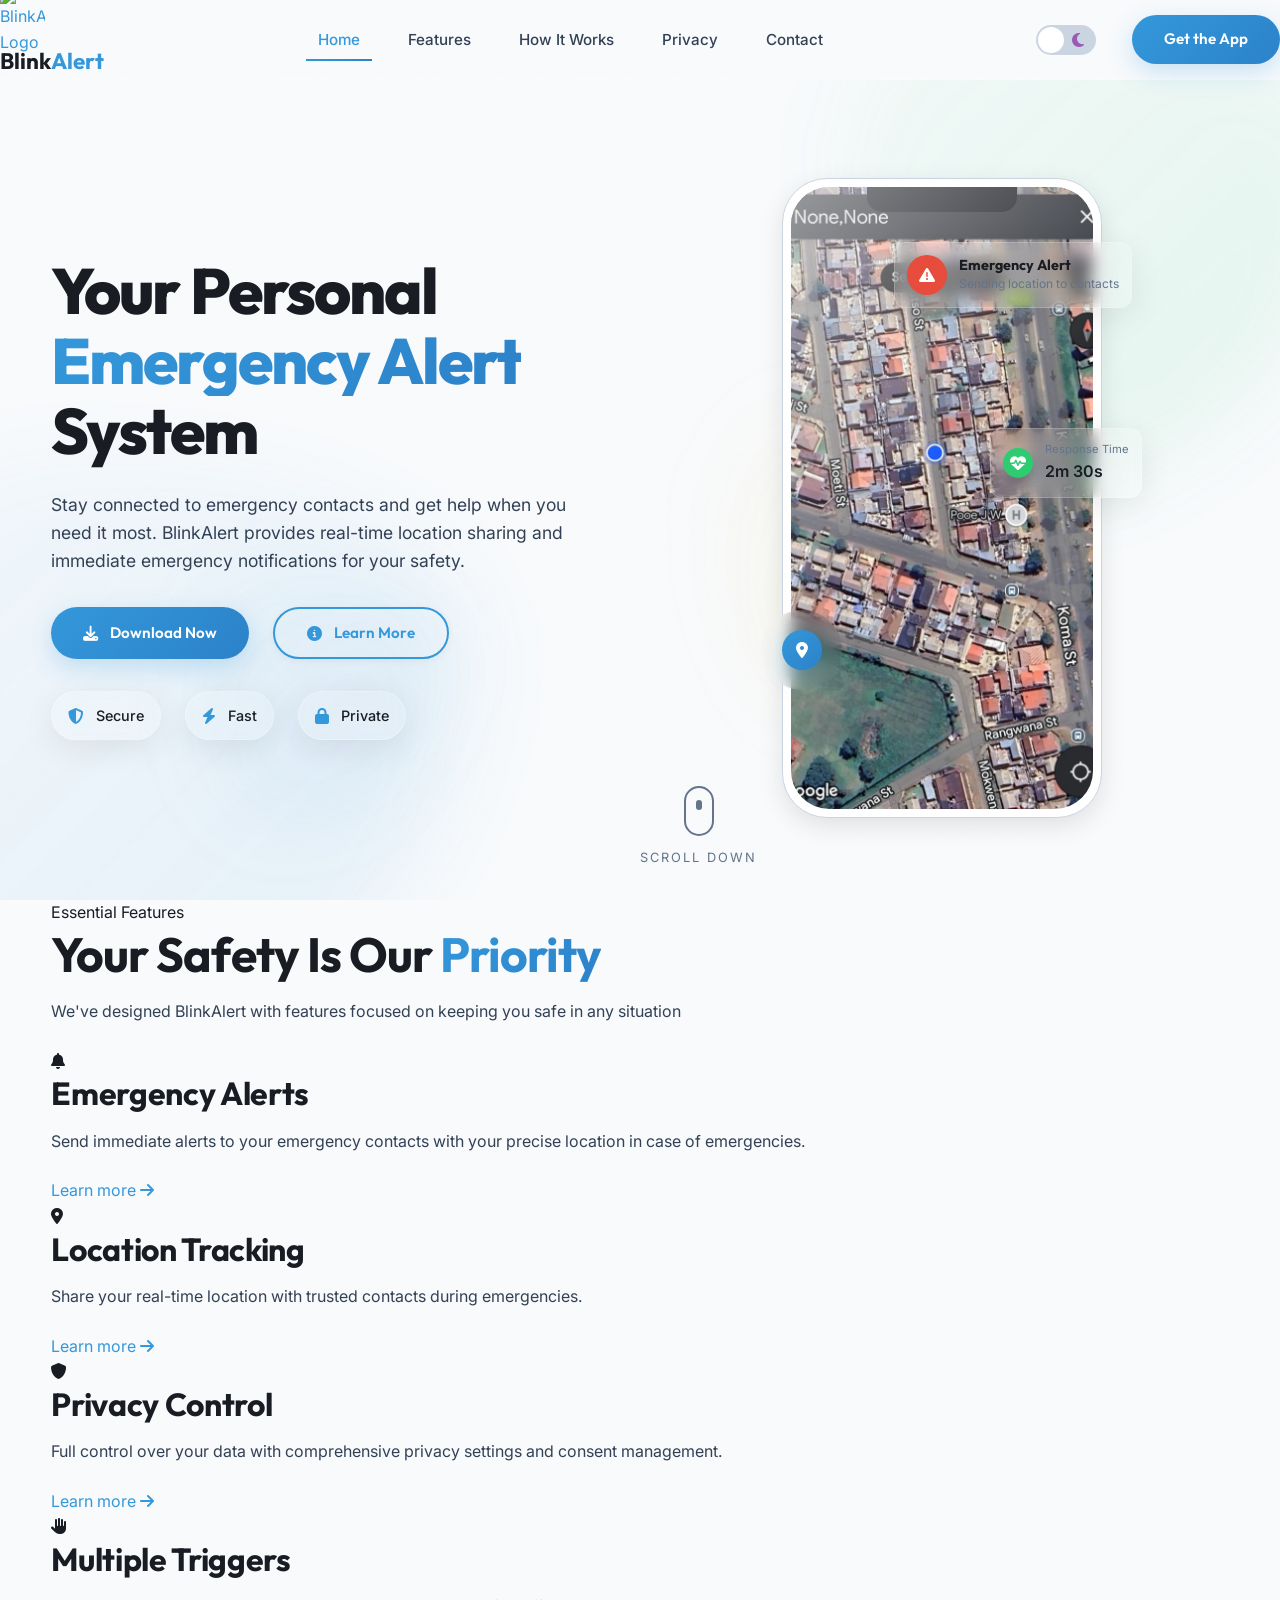
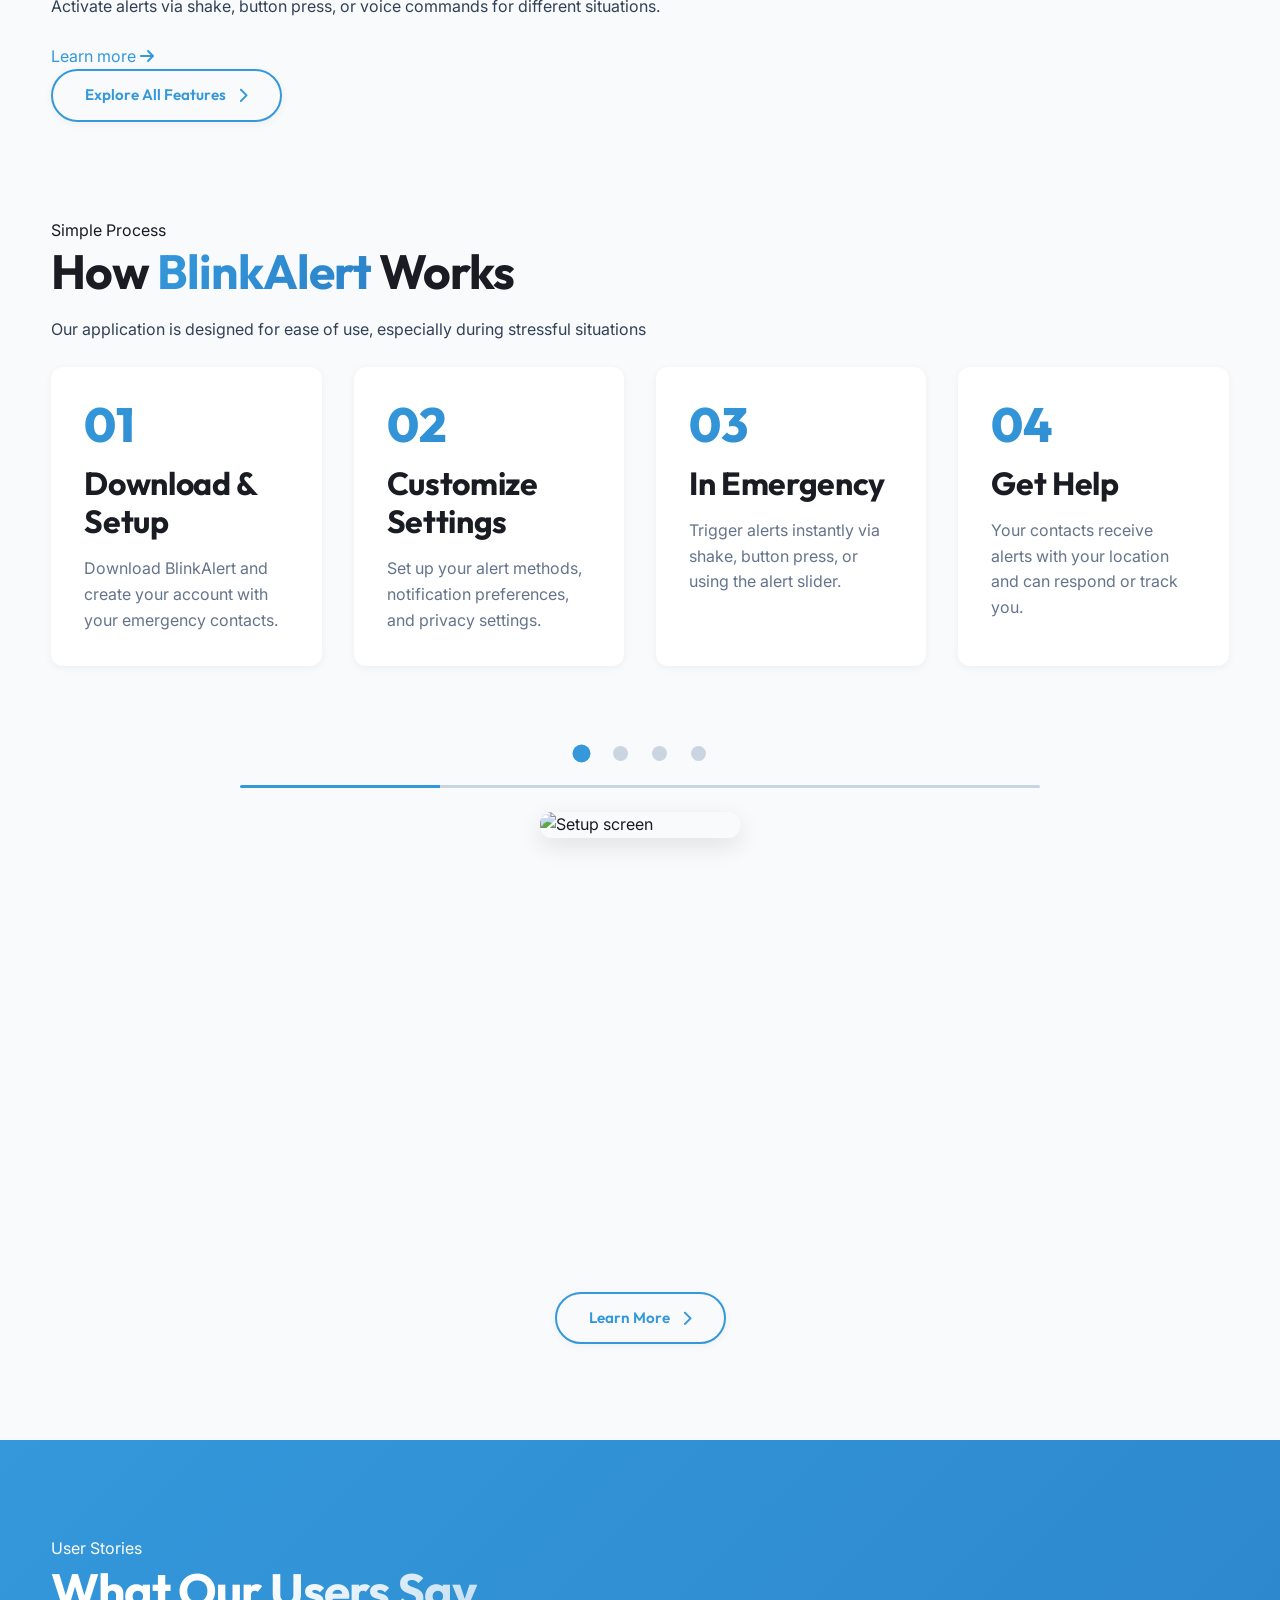
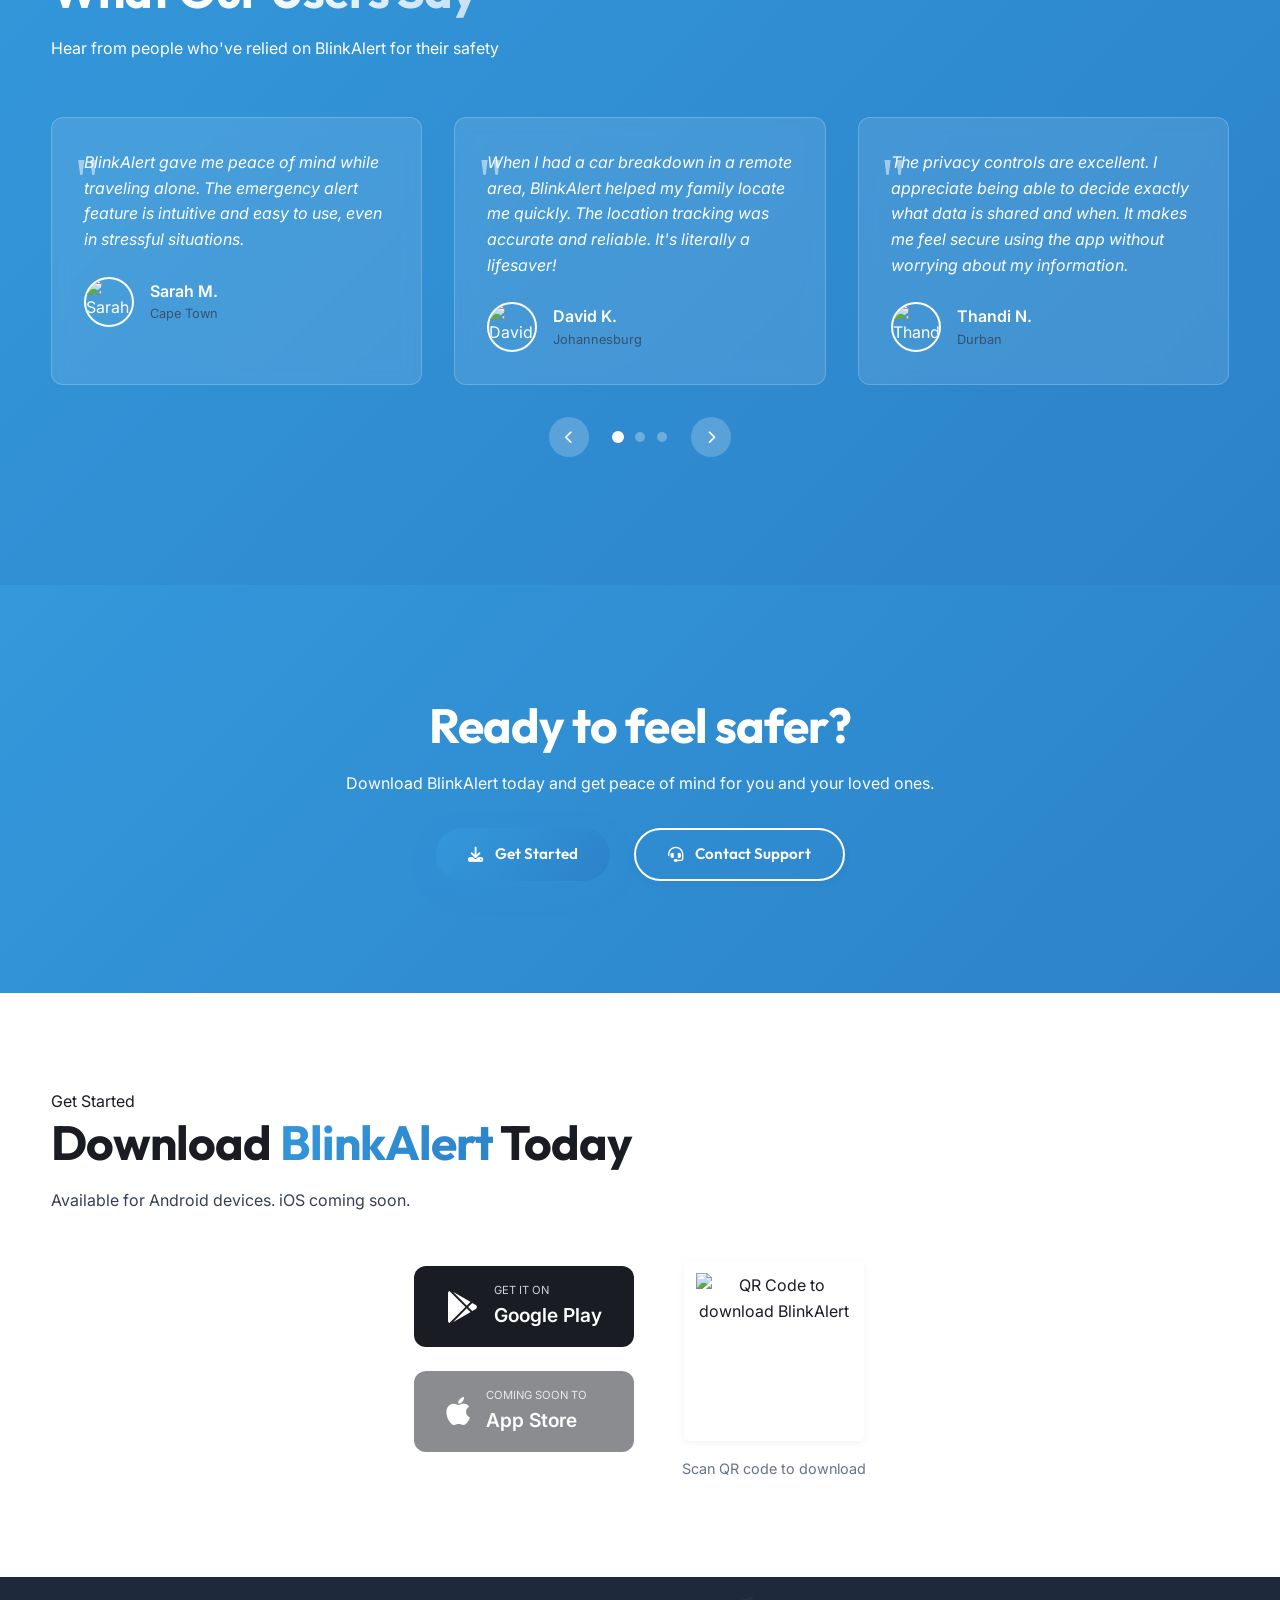
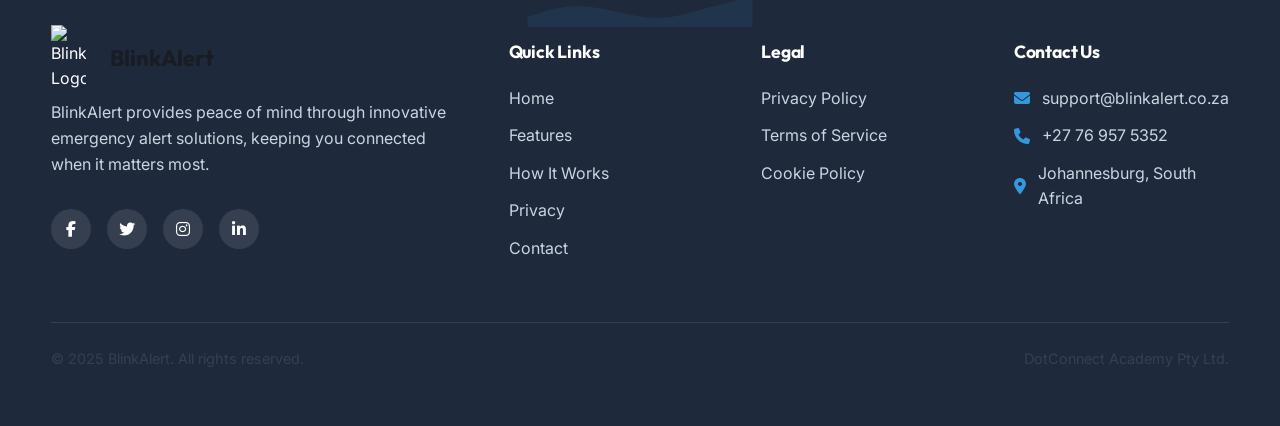
==== commit 7cc34d99: "Added favicon and replaced SVG logo with PNG image across all pages" ====
--- a/index.html
+++ b/index.html
@@ -5,6 +5,10 @@
     <meta name="viewport" content="width=device-width, initial-scale=1.0">
     <title>BlinkAlert - Personal Safety & Emergency Alert System</title>
     <meta name="description" content="BlinkAlert - Your personal emergency alert system for increased safety and peace of mind.">
+    <!-- Favicon -->
+    <link rel="icon" type="image/png" href="images/favicon.png">
+    <link rel="shortcut icon" href="images/favicon.png">
+    <link rel="apple-touch-icon" href="images/favicon.png">
     <link rel="stylesheet" href="css/style.css">
     <!-- Google Fonts - Outfit and Inter -->
     <link rel="preconnect" href="https://fonts.googleapis.com">
@@ -21,22 +25,8 @@
         <div class="container">
             <div class="logo">
                 <a href="index.html">
-                    <div class="logo-icon">
-                        <svg xmlns="http://www.w3.org/2000/svg" viewBox="0 0 1024 1024" class="logo-svg">
-                            <!-- Eye shape with smoother curve -->
-                            <path d="M205 512 C205 512, 512 205, 819 512 C819 512, 512 819, 205 512 Z" fill="#3498db" stroke="#2980b9" stroke-width="24"/>
-                            <!-- Refined iris -->
-                            <circle cx="512" cy="512" r="140" fill="#2ecc71"/>
-                            <!-- Refined target cross -->
-                            <path d="M512 452 L512 572 M452 512 L572 512" stroke="white" stroke-width="20" stroke-linecap="round"/>
-                            <!-- Center dot -->
-                            <circle cx="512" cy="512" r="15" fill="white"/>
-                            <!-- Symmetrical signal waves -->
-                            <path d="M150 512 Q220 362 320 362" fill="none" stroke="#2ecc71" stroke-width="24"/>
-                            <path d="M874 512 Q804 362 704 362" fill="none" stroke="#2ecc71" stroke-width="24"/>
-                            <path d="M205 512 Q275 412 355 412" fill="none" stroke="#2ecc71" stroke-width="24"/>
-                            <path d="M819 512 Q749 412 669 412" fill="none" stroke="#2ecc71" stroke-width="24"/>
-                        </svg>
+                    <div class="logo-img">
+                        <img src="images/BlinkAlert-Logo.png" alt="BlinkAlert Logo" class="logo-image">
                     </div>
                     <span class="logo-text">Blink<span class="accent">Alert</span></span>
                 </a>
@@ -448,22 +438,8 @@
             <div class="footer-top">
                 <div class="footer-about">
                     <div class="footer-logo">
-                        <div class="logo-icon small">
-                            <svg xmlns="http://www.w3.org/2000/svg" viewBox="0 0 1024 1024" class="logo-svg">
-                                <!-- Eye shape with smoother curve -->
-                                <path d="M205 512 C205 512, 512 205, 819 512 C819 512, 512 819, 205 512 Z" fill="#3498db" stroke="#2980b9" stroke-width="24"/>
-                                <!-- Refined iris -->
-                                <circle cx="512" cy="512" r="140" fill="#2ecc71"/>
-                                <!-- Refined target cross -->
-                                <path d="M512 452 L512 572 M452 512 L572 512" stroke="white" stroke-width="20" stroke-linecap="round"/>
-                                <!-- Center dot -->
-                                <circle cx="512" cy="512" r="15" fill="white"/>
-                                <!-- Symmetrical signal waves -->
-                                <path d="M150 512 Q220 362 320 362" fill="none" stroke="#2ecc71" stroke-width="24"/>
-                                <path d="M874 512 Q804 362 704 362" fill="none" stroke="#2ecc71" stroke-width="24"/>
-                                <path d="M205 512 Q275 412 355 412" fill="none" stroke="#2ecc71" stroke-width="24"/>
-                                <path d="M819 512 Q749 412 669 412" fill="none" stroke="#2ecc71" stroke-width="24"/>
-                            </svg>
+                        <div class="logo-img small">
+                            <img src="images/BlinkAlert-Logo.png" alt="BlinkAlert Logo" class="logo-image">
                         </div>
                         <span class="logo-text">Blink<span class="accent">Alert</span></span>
                     </div>
--- a/css/style.css
+++ b/css/style.css
@@ -2109,6 +2109,27 @@
     100% { opacity: 1; transform: translateY(0); }
 }
 
+/* Logo Image Styles */
+.logo-img {
+    width: 45px;
+    height: 45px;
+    display: flex;
+    align-items: center;
+    justify-content: center;
+    margin-right: var(--space-xs);
+}
+
+.logo-img.small {
+    width: 35px;
+    height: 35px;
+}
+
+.logo-image {
+    max-width: 100%;
+    height: auto;
+    display: block;
+}
+
 /* Media Queries */
 @media screen and (max-width: 1200px) {
     :root {
@@ -2204,6 +2225,15 @@
     .footer-about {
         grid-column: 1;
     }
+
+    .logo-img {
+        width: 40px;
+        height: 40px;
+    }
+    
+    .logo-text {
+        font-size: 1.2rem;
+    }
     
     .footer-bottom {
         flex-direction: column;
@@ -2238,12 +2268,33 @@
     }
     
     /* For very small screens, adjust floating elements */
+    .phone-mockup {
+        max-width: 260px;
+    }
+    
+    .float-element {
+        transform: scale(0.9);
+    }
+    
     .alert-notification {
-        right: -20px;
-        min-width: 180px;
+        top: 5%;
+        right: -15px;
+        min-width: 170px;
     }
     
     .stat-card {
+        bottom: 55%;
         right: -25px;
     }
+    
+    .location-pulse {
+        bottom: 15%;
+        left: -15px;
+    }
+}
+
+@-moz-document url-prefix() {
+    .logo-image {
+        width: 100%;
+    }
 }
